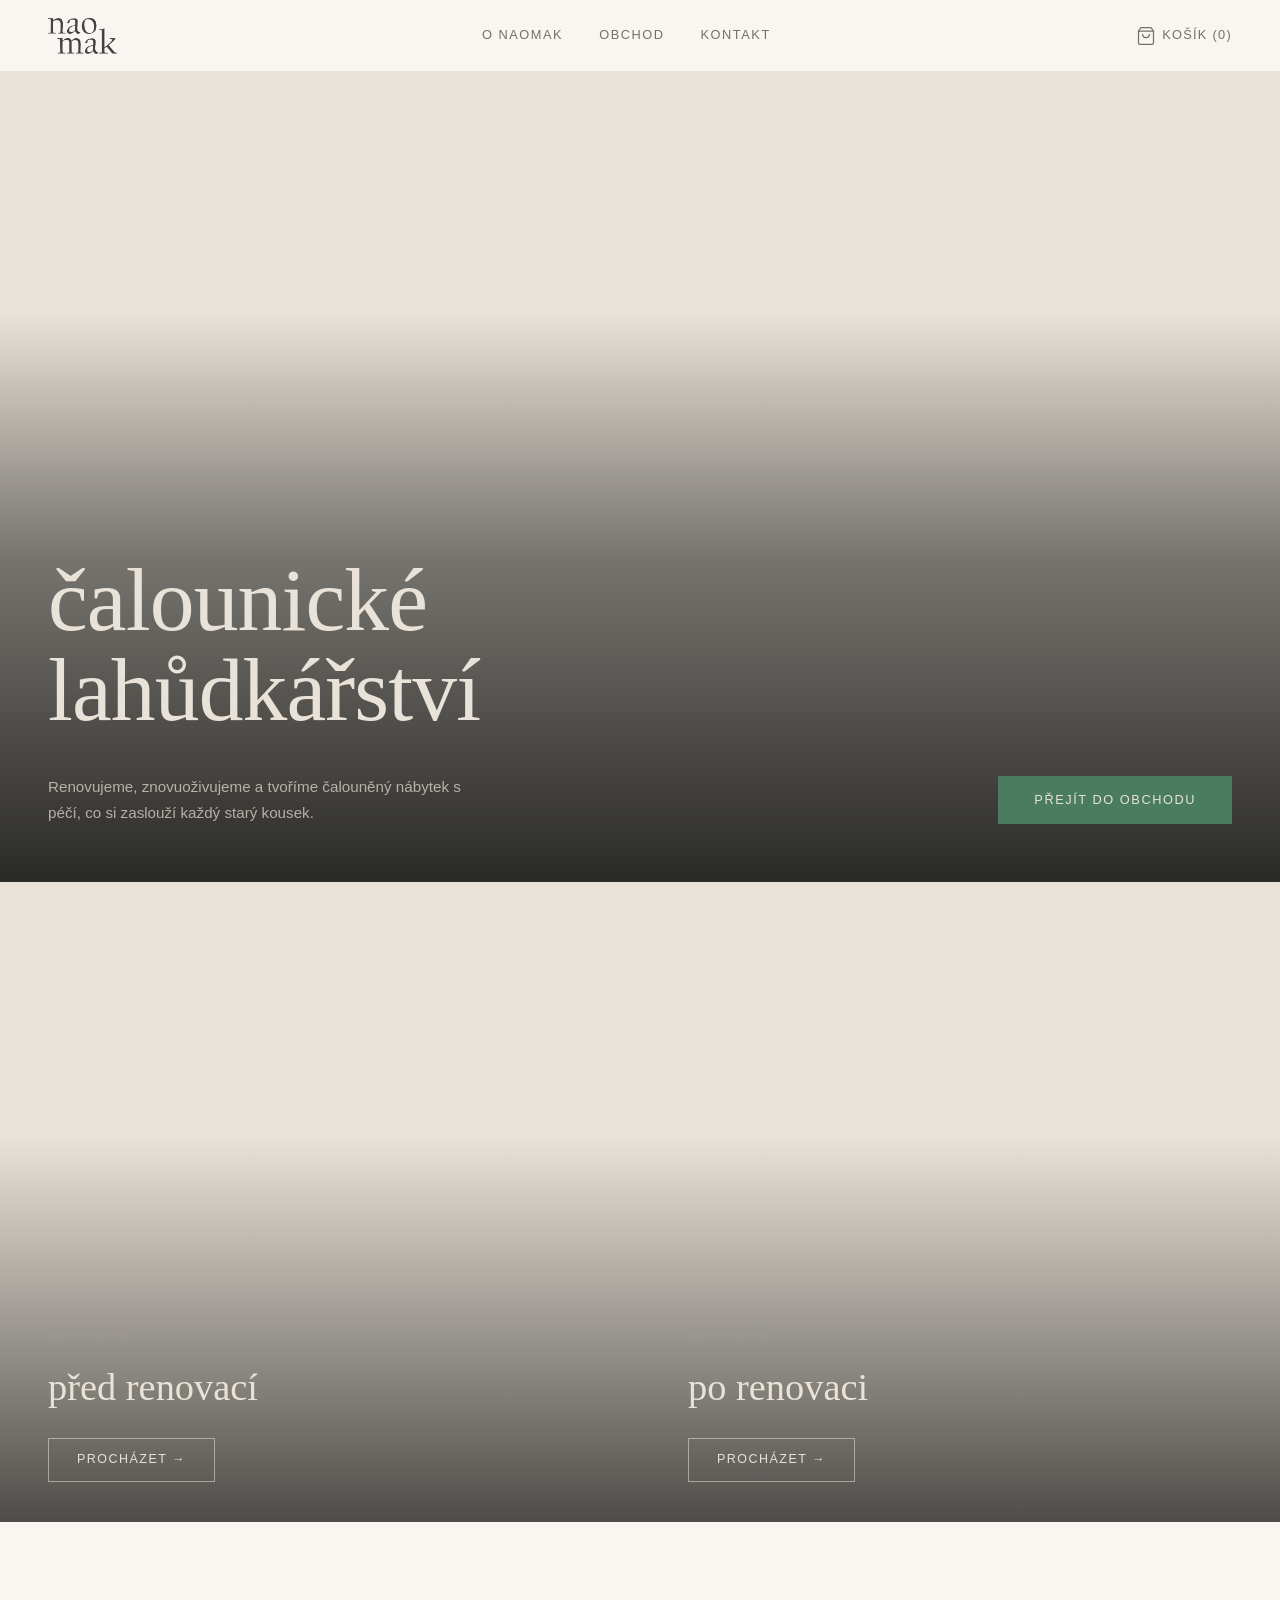
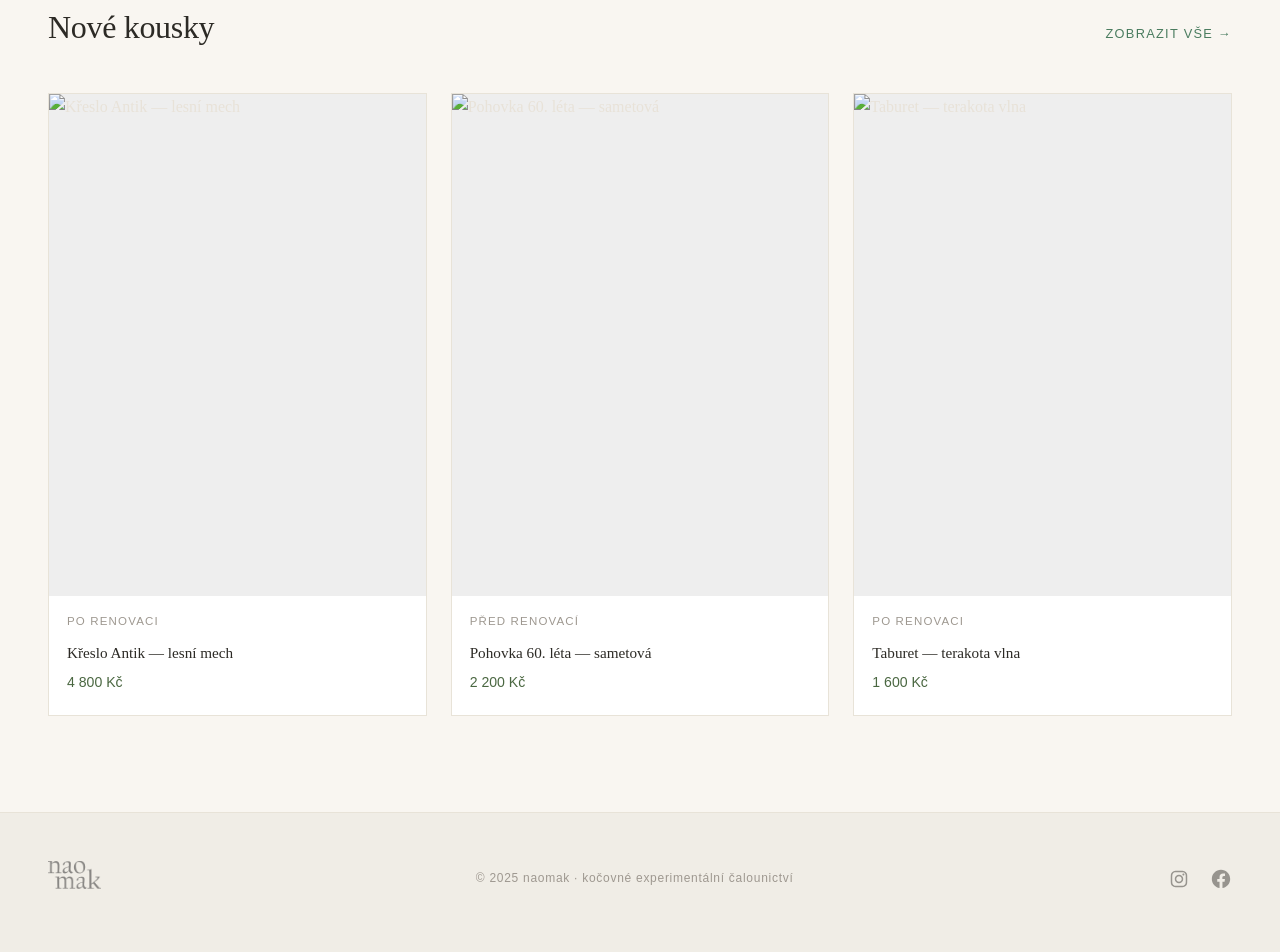
==== prototype.html @ 8783802a "Add static HTML homepage prototype" ====
<!DOCTYPE html>
<html lang="cs">
<head>
  <meta charset="UTF-8" />
  <meta name="viewport" content="width=device-width, initial-scale=1.0" />
  <title>naomak – čalounické lahůdkářství</title>
  <link rel="icon" href="wp-content/uploads/2021/07/cropped-naomak-wht-sq-32x32.png" sizes="32x32" />
  <style>
    *, *::before, *::after { box-sizing: border-box; margin: 0; padding: 0; }

    :root {
      --bg:      #1a1a18;
      --accent:  #4a7c5f;
      --cream:   #e8e2d8;
      --muted:   #9e9890;
      --border:  rgba(232,226,216,.18);
    }

    html { font-size: 16px; }
    body {
      background: #e8e2d8;
      color: var(--cream);
      font-family: 'Georgia', 'Times New Roman', serif;
      line-height: 1.6;
    }

    a { color: inherit; text-decoration: none; }

    /* ─── NAV ─────────────────────────────────────────────────── */
    .site-nav {
      position: sticky;
      top: 0;
      z-index: 100;
      background: #F9F6F1;
      border-bottom: 1px solid #E8E3D8;
      padding: 0 48px;
      height: 72px;
      display: flex;
      align-items: center;
      justify-content: space-between;
      gap: 24px;
    }

    .nav-logo img {
      height: 36px;
      width: auto;
      display: block;
    }

    .nav-links {
      display: flex;
      align-items: center;
      gap: 36px;
      list-style: none;
      font-family: 'Helvetica Neue', Arial, sans-serif;
      font-size: .8rem;
      letter-spacing: .12em;
      text-transform: uppercase;
    }

    .nav-links a {
      color: #2C2A25;
      opacity: .65;
      transition: opacity .2s;
    }
    .nav-links a:hover { opacity: 1; }

    .nav-cart {
      display: flex;
      align-items: center;
      gap: 6px;
      font-family: 'Helvetica Neue', Arial, sans-serif;
      font-size: .8rem;
      letter-spacing: .1em;
      text-transform: uppercase;
      color: #2C2A25;
      opacity: .65;
      transition: opacity .2s;
      cursor: pointer;
    }
    .nav-cart:hover { opacity: 1; }
    .nav-cart svg { flex-shrink: 0; }

    /* ─── HERO ────────────────────────────────────────────────── */
    .hero-section {
      position: relative;
      width: 100%;
      height: 90vh;
      min-height: 560px;
      display: flex;
      flex-direction: column;
      justify-content: flex-end;
      overflow: hidden;
    }

    .hero-photo {
      position: absolute;
      inset: 0;
      background-size: cover;
      background-position: center;
      background-repeat: no-repeat;
    }

    .hero-photo::after {
      content: '';
      position: absolute;
      inset: 0;
      background: linear-gradient(
        to bottom,
        transparent 30%,
        rgba(26,26,24,.55) 60%,
        rgba(26,26,24,.92) 100%
      );
    }

    .hero-content {
      position: relative;
      z-index: 1;
      padding: 0 48px 56px;
    }

    .hero-title {
      font-size: clamp(3rem, 7vw, 7rem);
      font-weight: 400;
      letter-spacing: -.01em;
      line-height: 1.0;
      color: var(--cream);
      margin-bottom: 40px;
    }

    .hero-bottom {
      display: flex;
      align-items: center;
      justify-content: space-between;
      gap: 24px;
      flex-wrap: wrap;
    }

    .hero-tagline {
      font-family: 'Helvetica Neue', Arial, sans-serif;
      font-size: .95rem;
      color: var(--cream);
      opacity: .7;
      max-width: 420px;
      line-height: 1.7;
    }

    .btn-primary {
      display: inline-block;
      padding: 14px 36px;
      background: var(--accent);
      color: var(--cream);
      font-family: 'Helvetica Neue', Arial, sans-serif;
      font-size: .8rem;
      letter-spacing: .12em;
      text-transform: uppercase;
      border: none;
      cursor: pointer;
      transition: background .2s;
      white-space: nowrap;
      flex-shrink: 0;
    }
    .btn-primary:hover { background: #3d6b50; }

    /* ─── CATEGORY GRID ───────────────────────────────────────── */
.category-grid {
      display: grid;
      grid-template-columns: 1fr 1fr;
      width: 100%;
    }

    .category-tile {
      position: relative;
      height: 56vw;
      max-height: 640px;
      min-height: 320px;
      overflow: hidden;
      display: flex;
      align-items: flex-end;
    }

    .category-photo {
      position: absolute;
      inset: 0;
      background-size: cover;
      background-position: center;
      background-repeat: no-repeat;
      transition: transform .5s ease;
    }

    .category-tile:hover .category-photo {
      transform: scale(1.04);
    }

    .category-photo::after {
      content: '';
      position: absolute;
      inset: 0;
      background: linear-gradient(
        to bottom,
        transparent 40%,
        rgba(26,26,24,.75) 100%
      );
    }

    .category-body {
      position: relative;
      z-index: 1;
      padding: 40px 48px;
      width: 100%;
    }

    .category-label {
      font-family: 'Helvetica Neue', Arial, sans-serif;
      font-size: .7rem;
      letter-spacing: .18em;
      text-transform: uppercase;
      color: var(--muted);
      margin-bottom: 10px;
    }

    .category-name {
      font-size: clamp(1.6rem, 3vw, 2.6rem);
      font-weight: 400;
      margin-bottom: 20px;
      color: var(--cream);
    }

    .link-outline {
      display: inline-block;
      padding: 11px 28px;
      border: 1px solid rgba(232,226,216,.55);
      color: var(--cream);
      font-family: 'Helvetica Neue', Arial, sans-serif;
      font-size: .78rem;
      letter-spacing: .12em;
      text-transform: uppercase;
      transition: border-color .2s, color .2s;
    }
    .link-outline:hover {
      border-color: var(--cream);
      color: var(--cream);
    }

    /* ─── PRODUCTS GRID ───────────────────────────────────────── */
    .products-section {
      padding: 80px 48px 96px;
      background: #F9F6F1;
    }

    .products-header {
      display: flex;
      align-items: baseline;
      justify-content: space-between;
      margin-bottom: 40px;
    }

    .products-title {
      font-size: clamp(1.4rem, 2.5vw, 2rem);
      font-weight: 400;
      letter-spacing: -.01em;
      color: #2C2A25;
    }

    .link-arrow {
      font-family: 'Helvetica Neue', Arial, sans-serif;
      font-size: .8rem;
      letter-spacing: .1em;
      text-transform: uppercase;
      color: var(--accent);
      transition: color .2s;
    }
    .link-arrow:hover { color: #3d6b50; }

    .products-grid {
      display: grid;
      grid-template-columns: repeat(3, 1fr);
      gap: 24px;
    }

    .product-card {
      display: flex;
      flex-direction: column;
      cursor: pointer;
      background: #fff;
      border: 1px solid #E8E3D8;
      overflow: hidden;
    }

    .product-card:hover .product-photo {
      transform: scale(1.03);
    }

    .product-photo-wrap {
      aspect-ratio: 3/4;
      overflow: hidden;
      background: #eee;
      margin-bottom: 0;
    }

    .product-photo {
      width: 100%;
      height: 100%;
      object-fit: cover;
      display: block;
      transition: transform .4s ease;
    }

    .product-info {
      padding: 16px 18px 20px;
    }

    .product-name {
      font-size: .95rem;
      font-weight: 400;
      margin-bottom: 4px;
      color: #2C2A25;
    }

    .product-category {
      font-family: 'Helvetica Neue', Arial, sans-serif;
      font-size: .72rem;
      letter-spacing: .1em;
      text-transform: uppercase;
      color: #9e9890;
      margin-bottom: 10px;
    }

    .product-price {
      font-family: 'Helvetica Neue', Arial, sans-serif;
      font-size: .88rem;
      color: #4A6741;
      font-weight: 500;
    }

    /* ─── FOOTER ──────────────────────────────────────────────── */
    .site-footer {
      background: #F0EDE6;
      border-top: 1px solid #E8E3D8;
      padding: 48px 48px 56px;
      display: flex;
      align-items: center;
      justify-content: space-between;
      gap: 24px;
    }

    .footer-logo img {
      height: 28px;
      width: auto;
      opacity: .6;
    }

    .footer-copy {
      font-family: 'Helvetica Neue', Arial, sans-serif;
      font-size: .75rem;
      letter-spacing: .06em;
      color: #9e9890;
      text-align: center;
    }

    .footer-social {
      display: flex;
      align-items: center;
      gap: 20px;
    }

    .footer-social a {
      display: flex;
      align-items: center;
      color: #2C2A25;
      opacity: .45;
      transition: opacity .2s;
    }
    .footer-social a:hover { opacity: .9; }
    .footer-social svg { display: block; }

    /* ─── RESPONSIVE ──────────────────────────────────────────── */
    @media (max-width: 900px) {
      .site-nav   { padding: 0 24px; }
      .hero-content { padding: 0 24px 40px; }
      .category-body { padding: 28px 24px; }
      .products-section { padding: 56px 24px 72px; }
      .site-footer { padding: 40px 24px 48px; }
    }

    @media (max-width: 640px) {
      .nav-links { display: none; }
      .hero-bottom { flex-direction: column; align-items: flex-start; }
      .category-grid { grid-template-columns: 1fr; }
      .category-tile { height: 80vw; }
      .products-grid { grid-template-columns: 1fr 1fr; gap: 16px; }
      .products-grid .product-card:last-child { display: none; }
      .site-footer { flex-wrap: wrap; justify-content: center; text-align: center; }
    }
  </style>
</head>
<body>

  <!-- ── 1. NAV ──────────────────────────────────────────────── -->
  <header>
    <nav class="site-nav">
      <a class="nav-logo" href="#">
        <img src="wp-content/uploads/2021/07/naomak-blck.png"
             alt="naomak"
             width="116" height="60" />
      </a>

      <ul class="nav-links">
        <li><a href="#">O naomak</a></li>
        <li><a href="#">Obchod</a></li>
        <li><a href="#">Kontakt</a></li>
      </ul>

      <a class="nav-cart" href="#">
        <svg width="20" height="20" viewBox="0 0 24 24" fill="none"
             stroke="currentColor" stroke-width="1.5"
             stroke-linecap="round" stroke-linejoin="round">
          <path d="M6 2 3 6v14a2 2 0 0 0 2 2h14a2 2 0 0 0 2-2V6l-3-4z"/>
          <line x1="3" y1="6" x2="21" y2="6"/>
          <path d="M16 10a4 4 0 0 1-8 0"/>
        </svg>
        Košík (0)
      </a>
    </nav>
  </header>

  <main>

    <!-- ── 2. HERO ────────────────────────────────────────────── -->
    <section class="hero-section">
      <div class="hero-photo" style="background-image: url('wp-includes/images/WhatsApp-Image-2021-07-05-at-18.29.21-1.jpeg')" role="img" aria-label="Fotografie čalouněného nábytku"></div>

      <div class="hero-content">
        <h1 class="hero-title">čalounické<br>lahůdkářství</h1>

        <div class="hero-bottom">
          <p class="hero-tagline">
            Renovujeme, znovuoživujeme a tvoříme čalouněný nábytek
            s péčí, co si zaslouží každý starý kousek.
          </p>
          <a class="btn-primary" href="#">přejít do obchodu</a>
        </div>
      </div>
    </section>

    <!-- ── 3. CATEGORY GRID ──────────────────────────────────── -->
    <section class="category-grid" aria-label="Kategorie produktů">

      <article class="category-tile">
        <div class="category-photo" style="background-image: url('wp-includes/images/WhatsApp-Image-2021-07-05-at-18.28.46-1-1.jpeg')" role="img" aria-label="Nábytek před renovací"></div>
        <div class="category-body">
          <p class="category-label">kategorie</p>
          <h2 class="category-name">před renovací</h2>
          <a class="link-outline" href="#">procházet →</a>
        </div>
      </article>

      <article class="category-tile">
        <div class="category-photo" style="background-image: url('wp-includes/images/WhatsApp-Image-2021-07-05-at-18.30.34.jpeg')" role="img" aria-label="Nábytek po renovaci"></div>
        <div class="category-body">
          <p class="category-label">kategorie</p>
          <h2 class="category-name">po renovaci</h2>
          <a class="link-outline" href="#">procházet →</a>
        </div>
      </article>

    </section>

    <!-- ── 4. PRODUCTS GRID ──────────────────────────────────── -->
    <section class="products-section">
      <div class="products-header">
        <h2 class="products-title">Nové kousky</h2>
        <a class="link-arrow" href="#">zobrazit vše →</a>
      </div>

      <div class="products-grid">

        <article class="product-card">
          <div class="product-photo-wrap">
            <img class="product-photo"
                 src="wp-includes/images/WhatsApp-Image-2021-07-05-at-18.28.45-1.jpeg"
                 alt="Křeslo Antik — lesní mech" />
          </div>
          <div class="product-info">
            <p class="product-category">Po renovaci</p>
            <h3 class="product-name">Křeslo Antik — lesní mech</h3>
            <span class="product-price">4 800 Kč</span>
          </div>
        </article>

        <article class="product-card">
          <div class="product-photo-wrap">
            <img class="product-photo"
                 src="wp-includes/images/WhatsApp-Image-2021-07-05-at-18.28.46.jpeg"
                 alt="Pohovka 60. léta — sametová" />
          </div>
          <div class="product-info">
            <p class="product-category">Před renovací</p>
            <h3 class="product-name">Pohovka 60. léta — sametová</h3>
            <span class="product-price">2 200 Kč</span>
          </div>
        </article>

        <article class="product-card">
          <div class="product-photo-wrap">
            <img class="product-photo"
                 src="wp-includes/images/WhatsApp-Image-2021-07-05-at-18.28.46-1-1.jpeg"
                 alt="Taburet — terakota vlna" />
          </div>
          <div class="product-info">
            <p class="product-category">Po renovaci</p>
            <h3 class="product-name">Taburet — terakota vlna</h3>
            <span class="product-price">1 600 Kč</span>
          </div>
        </article>

      </div>
    </section>

  </main>

  <!-- ── 5. FOOTER ─────────────────────────────────────────── -->
  <footer class="site-footer">

    <a class="footer-logo" href="#">
      <img src="wp-content/uploads/2021/07/naomak-blck.png"
           alt="naomak" width="116" height="60" />
    </a>

    <p class="footer-copy">
      © 2025 naomak · kočovné experimentální čalounictví
    </p>

    <div class="footer-social">
      <a href="https://www.instagram.com/naomak_calounictvi/"
         target="_blank" rel="noopener" aria-label="Instagram">
        <svg width="22" height="22" viewBox="0 0 24 24" fill="currentColor"
             xmlns="http://www.w3.org/2000/svg">
          <path d="M12,4.622c2.403,0,2.688,0.009,3.637,0.052c0.877,0.04,1.354,0.187,1.671,0.31
            c0.42,0.163,0.72,0.358,1.035,0.673c0.315,0.315,0.51,0.615,0.673,1.035
            c0.123,0.317,0.27,0.794,0.31,1.671c0.043,0.949,0.052,1.234,0.052,3.637
            s-0.009,2.688-0.052,3.637c-0.04,0.877-0.187,1.354-0.31,1.671
            c-0.163,0.42-0.358,0.72-0.673,1.035c-0.315,0.315-0.615,0.51-1.035,0.673
            c-0.317,0.123-0.794,0.27-1.671,0.31c-0.949,0.043-1.233,0.052-3.637,0.052
            s-2.688-0.009-3.637-0.052c-0.877-0.04-1.354-0.187-1.671-0.31
            c-0.42-0.163-0.72-0.358-1.035-0.673c-0.315-0.315-0.51-0.615-0.673-1.035
            c-0.123-0.317-0.27-0.794-0.31-1.671C4.631,14.688,4.622,14.403,4.622,12
            s0.009-2.688,0.052-3.637c0.04-0.877,0.187-1.354,0.31-1.671
            c0.163-0.42,0.358-0.72,0.673-1.035c0.315-0.315,0.615-0.51,1.035-0.673
            c0.317-0.123,0.794-0.27,1.671-0.31C9.312,4.631,9.597,4.622,12,4.622
            M12,3C9.556,3,9.249,3.01,8.289,3.054C7.331,3.098,6.677,3.25,6.105,3.472
            C5.513,3.702,5.011,4.01,4.511,4.511c-0.5,0.5-0.808,1.002-1.038,1.594
            C3.25,6.677,3.098,7.331,3.054,8.289C3.01,9.249,3,9.556,3,12
            c0,2.444,0.01,2.751,0.054,3.711c0.044,0.958,0.196,1.612,0.418,2.185
            c0.23,0.592,0.538,1.094,1.038,1.594c0.5,0.5,1.002,0.808,1.594,1.038
            c0.572,0.222,1.227,0.375,2.185,0.418C9.249,20.99,9.556,21,12,21
            s2.751-0.01,3.711-0.054c0.958-0.044,1.612-0.196,2.185-0.418
            c0.592-0.23,1.094-0.538,1.594-1.038c0.5-0.5,0.808-1.002,1.038-1.594
            c0.222-0.572,0.375-1.227,0.418-2.185C20.99,14.751,21,14.444,21,12
            s-0.01-2.751-0.054-3.711c-0.044-0.958-0.196-1.612-0.418-2.185
            c-0.23-0.592-0.538-1.094-1.038-1.594c-0.5-0.5-1.002-0.808-1.594-1.038
            c-0.572-0.222-1.227-0.375-2.185-0.418C14.751,3.01,14.444,3,12,3L12,3z
            M12,7.378c-2.552,0-4.622,2.069-4.622,4.622S9.448,16.622,12,16.622
            s4.622-2.069,4.622-4.622S14.552,7.378,12,7.378z M12,15c-1.657,0-3-1.343-3-3
            s1.343-3,3-3s3,1.343,3,3S13.657,15,12,15z M16.804,6.116
            c-0.596,0-1.08,0.484-1.08,1.08s0.484,1.08,1.08,1.08
            c0.596,0,1.08-0.484,1.08-1.08S17.401,6.116,16.804,6.116z"/>
        </svg>
      </a>

      <a href="https://www.facebook.com/naomakupholstery"
         target="_blank" rel="noopener" aria-label="Facebook">
        <svg width="22" height="22" viewBox="0 0 24 24" fill="currentColor"
             xmlns="http://www.w3.org/2000/svg">
          <path d="M12 2C6.5 2 2 6.5 2 12c0 5 3.7 9.1 8.4 9.9v-7H7.9V12h2.5V9.8
            c0-2.5 1.5-3.9 3.8-3.9 1.1 0 2.2.2 2.2.2v2.5h-1.3c-1.2 0-1.6.8-1.6 1.6V12
            h2.8l-.4 2.9h-2.3v7C18.3 21.1 22 17 22 12c0-5.5-4.5-10-10-10z"/>
        </svg>
      </a>
    </div>

  </footer>

</body>
</html>
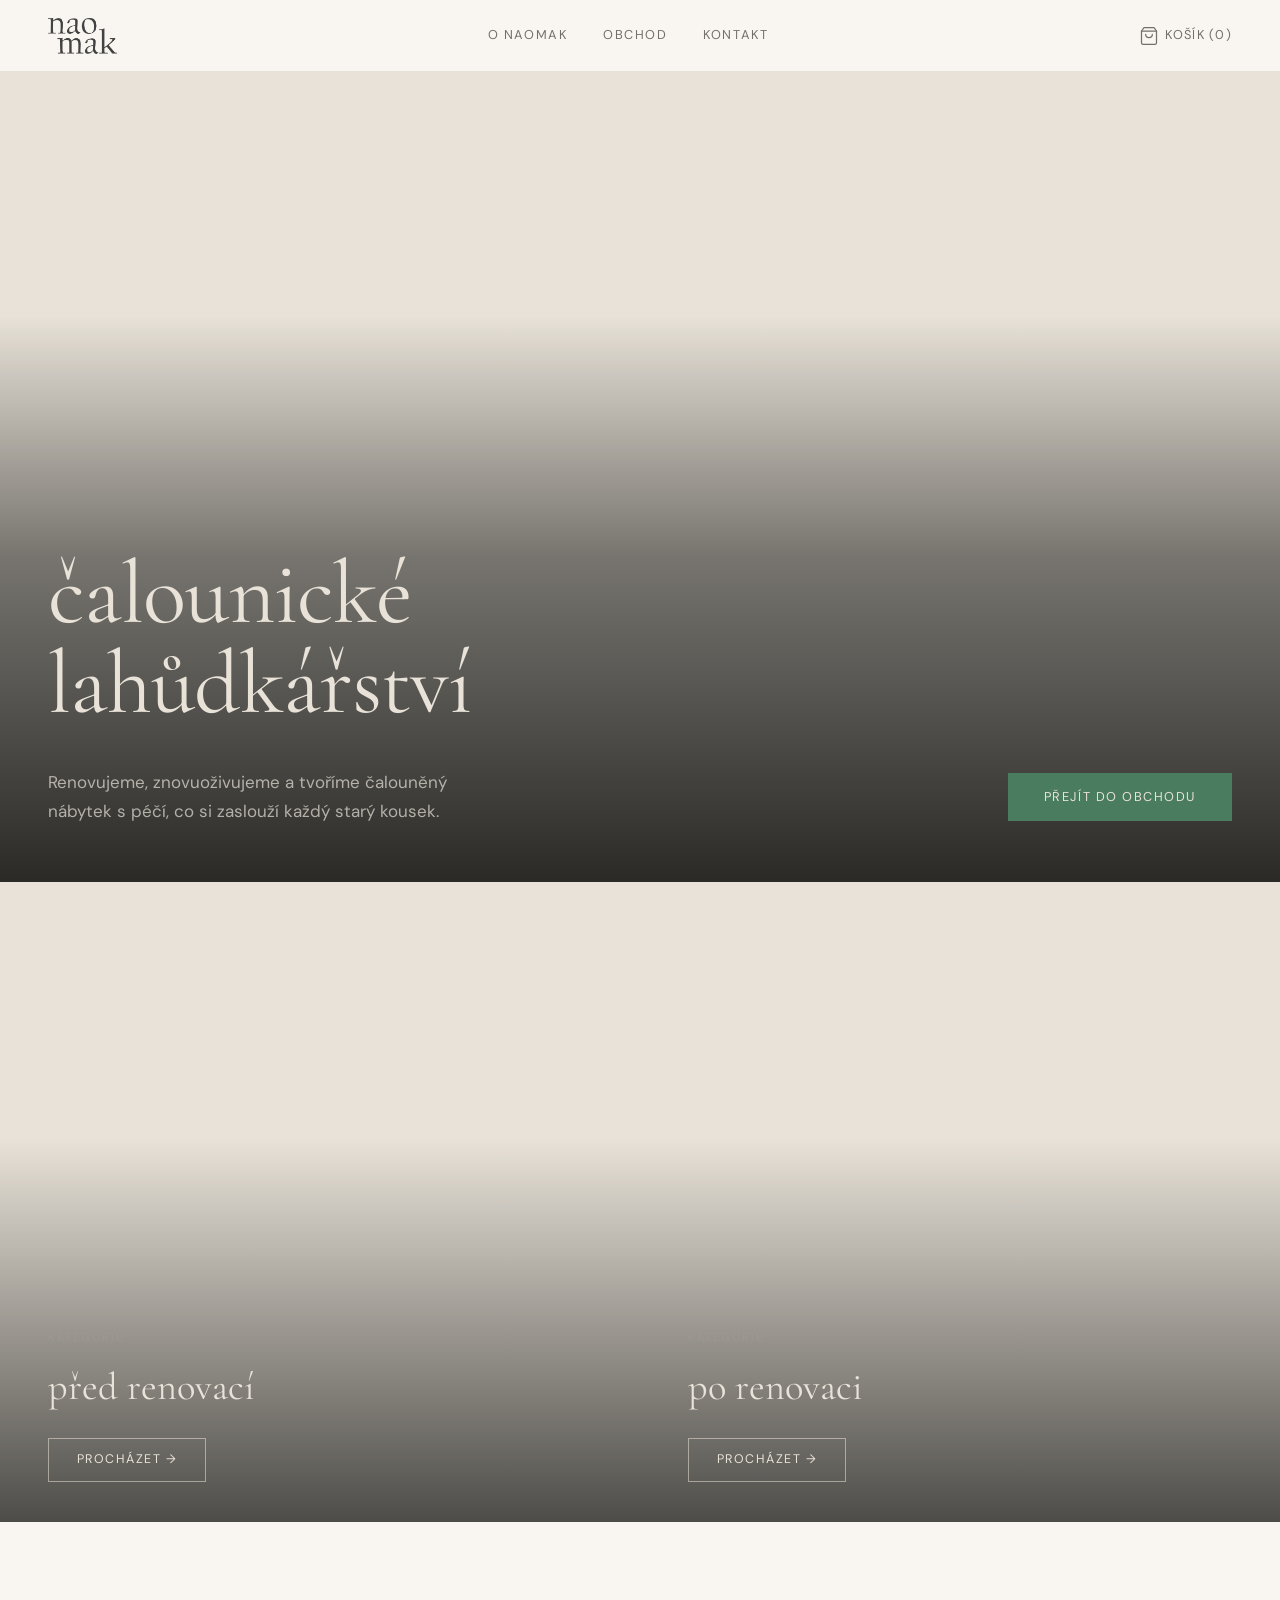
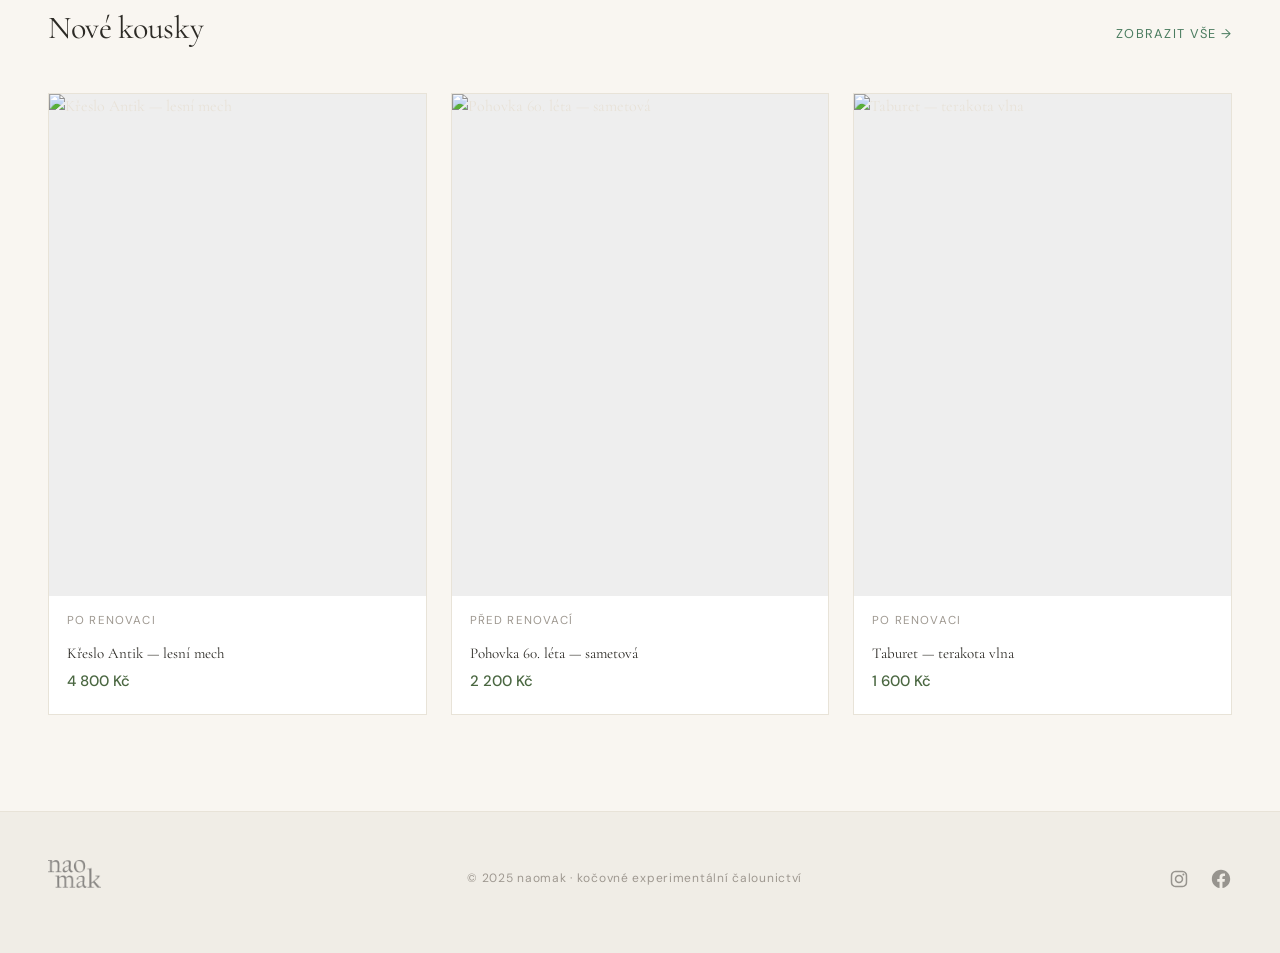
==== commit b9172e29: "Update prototype: fonts, colors, images" ====
--- a/prototype.html
+++ b/prototype.html
@@ -5,6 +5,9 @@
   <meta name="viewport" content="width=device-width, initial-scale=1.0" />
   <title>naomak – čalounické lahůdkářství</title>
   <link rel="icon" href="wp-content/uploads/2021/07/cropped-naomak-wht-sq-32x32.png" sizes="32x32" />
+  <link rel="preconnect" href="https://fonts.googleapis.com" />
+  <link rel="preconnect" href="https://fonts.gstatic.com" crossorigin />
+  <link href="https://fonts.googleapis.com/css2?family=Cormorant+Garamond:wght@400;500&family=DM+Sans:wght@300;400&display=swap" rel="stylesheet" />
   <style>
     *, *::before, *::after { box-sizing: border-box; margin: 0; padding: 0; }
 
@@ -20,7 +23,7 @@
     body {
       background: #e8e2d8;
       color: var(--cream);
-      font-family: 'Georgia', 'Times New Roman', serif;
+      font-family: 'Cormorant Garamond', Georgia, serif;
       line-height: 1.6;
     }
 
@@ -52,7 +55,7 @@
       align-items: center;
       gap: 36px;
       list-style: none;
-      font-family: 'Helvetica Neue', Arial, sans-serif;
+      font-family: 'DM Sans', Arial, sans-serif;
       font-size: .8rem;
       letter-spacing: .12em;
       text-transform: uppercase;
@@ -69,7 +72,7 @@
       display: flex;
       align-items: center;
       gap: 6px;
-      font-family: 'Helvetica Neue', Arial, sans-serif;
+      font-family: 'DM Sans', Arial, sans-serif;
       font-size: .8rem;
       letter-spacing: .1em;
       text-transform: uppercase;
@@ -137,8 +140,8 @@
     }
 
     .hero-tagline {
-      font-family: 'Helvetica Neue', Arial, sans-serif;
-      font-size: .95rem;
+      font-family: 'DM Sans', Arial, sans-serif;
+      font-size: 17px;
       color: var(--cream);
       opacity: .7;
       max-width: 420px;
@@ -150,7 +153,7 @@
       padding: 14px 36px;
       background: var(--accent);
       color: var(--cream);
-      font-family: 'Helvetica Neue', Arial, sans-serif;
+      font-family: 'DM Sans', Arial, sans-serif;
       font-size: .8rem;
       letter-spacing: .12em;
       text-transform: uppercase;
@@ -211,7 +214,7 @@
     }
 
     .category-label {
-      font-family: 'Helvetica Neue', Arial, sans-serif;
+      font-family: 'DM Sans', Arial, sans-serif;
       font-size: .7rem;
       letter-spacing: .18em;
       text-transform: uppercase;
@@ -231,7 +234,7 @@
       padding: 11px 28px;
       border: 1px solid rgba(232,226,216,.55);
       color: var(--cream);
-      font-family: 'Helvetica Neue', Arial, sans-serif;
+      font-family: 'DM Sans', Arial, sans-serif;
       font-size: .78rem;
       letter-spacing: .12em;
       text-transform: uppercase;
@@ -263,7 +266,7 @@
     }
 
     .link-arrow {
-      font-family: 'Helvetica Neue', Arial, sans-serif;
+      font-family: 'DM Sans', Arial, sans-serif;
       font-size: .8rem;
       letter-spacing: .1em;
       text-transform: uppercase;
@@ -311,14 +314,14 @@
     }
 
     .product-name {
-      font-size: .95rem;
+      font-size: 15px;
       font-weight: 400;
       margin-bottom: 4px;
       color: #2C2A25;
     }
 
     .product-category {
-      font-family: 'Helvetica Neue', Arial, sans-serif;
+      font-family: 'DM Sans', Arial, sans-serif;
       font-size: .72rem;
       letter-spacing: .1em;
       text-transform: uppercase;
@@ -327,8 +330,8 @@
     }
 
     .product-price {
-      font-family: 'Helvetica Neue', Arial, sans-serif;
-      font-size: .88rem;
+      font-family: 'DM Sans', Arial, sans-serif;
+      font-size: 15px;
       color: #4A6741;
       font-weight: 500;
     }
@@ -351,7 +354,7 @@
     }
 
     .footer-copy {
-      font-family: 'Helvetica Neue', Arial, sans-serif;
+      font-family: 'DM Sans', Arial, sans-serif;
       font-size: .75rem;
       letter-spacing: .06em;
       color: #9e9890;
@@ -428,7 +431,7 @@
 
     <!-- ── 2. HERO ────────────────────────────────────────────── -->
     <section class="hero-section">
-      <div class="hero-photo" style="background-image: url('wp-includes/images/WhatsApp-Image-2021-07-05-at-18.29.21-1.jpeg')" role="img" aria-label="Fotografie čalouněného nábytku"></div>
+      <div class="hero-photo" style="background-image: url('wp-includes/images/WhatsApp-Image-2021-07-05-at-18.30.34.jpeg')" role="img" aria-label="Fotografie čalouněného nábytku"></div>
 
       <div class="hero-content">
         <h1 class="hero-title">čalounické<br>lahůdkářství</h1>
@@ -447,7 +450,7 @@
     <section class="category-grid" aria-label="Kategorie produktů">
 
       <article class="category-tile">
-        <div class="category-photo" style="background-image: url('wp-includes/images/WhatsApp-Image-2021-07-05-at-18.28.46-1-1.jpeg')" role="img" aria-label="Nábytek před renovací"></div>
+        <div class="category-photo" style="background-image: url('wp-includes/images/WhatsApp-Image-2021-07-05-at-18.28.45-1.jpeg')" role="img" aria-label="Nábytek před renovací"></div>
         <div class="category-body">
           <p class="category-label">kategorie</p>
           <h2 class="category-name">před renovací</h2>
@@ -456,7 +459,7 @@
       </article>
 
       <article class="category-tile">
-        <div class="category-photo" style="background-image: url('wp-includes/images/WhatsApp-Image-2021-07-05-at-18.30.34.jpeg')" role="img" aria-label="Nábytek po renovaci"></div>
+        <div class="category-photo" style="background-image: url('wp-includes/images/WhatsApp-Image-2021-07-05-at-18.28.46-1-1.jpeg')" role="img" aria-label="Nábytek po renovaci"></div>
         <div class="category-body">
           <p class="category-label">kategorie</p>
           <h2 class="category-name">po renovaci</h2>
@@ -478,7 +481,7 @@
         <article class="product-card">
           <div class="product-photo-wrap">
             <img class="product-photo"
-                 src="wp-includes/images/WhatsApp-Image-2021-07-05-at-18.28.45-1.jpeg"
+                 src="wp-includes/images/WhatsApp-Image-2021-07-05-at-18.29.21-1.jpeg"
                  alt="Křeslo Antik — lesní mech" />
           </div>
           <div class="product-info">
@@ -491,7 +494,7 @@
         <article class="product-card">
           <div class="product-photo-wrap">
             <img class="product-photo"
-                 src="wp-includes/images/WhatsApp-Image-2021-07-05-at-18.28.46.jpeg"
+                 src="wp-includes/images/WhatsApp-Image-2021-07-05-at-18.29.21-1.jpeg"
                  alt="Pohovka 60. léta — sametová" />
           </div>
           <div class="product-info">
@@ -504,7 +507,7 @@
         <article class="product-card">
           <div class="product-photo-wrap">
             <img class="product-photo"
-                 src="wp-includes/images/WhatsApp-Image-2021-07-05-at-18.28.46-1-1.jpeg"
+                 src="wp-includes/images/WhatsApp-Image-2021-07-05-at-18.29.21-1.jpeg"
                  alt="Taburet — terakota vlna" />
           </div>
           <div class="product-info">
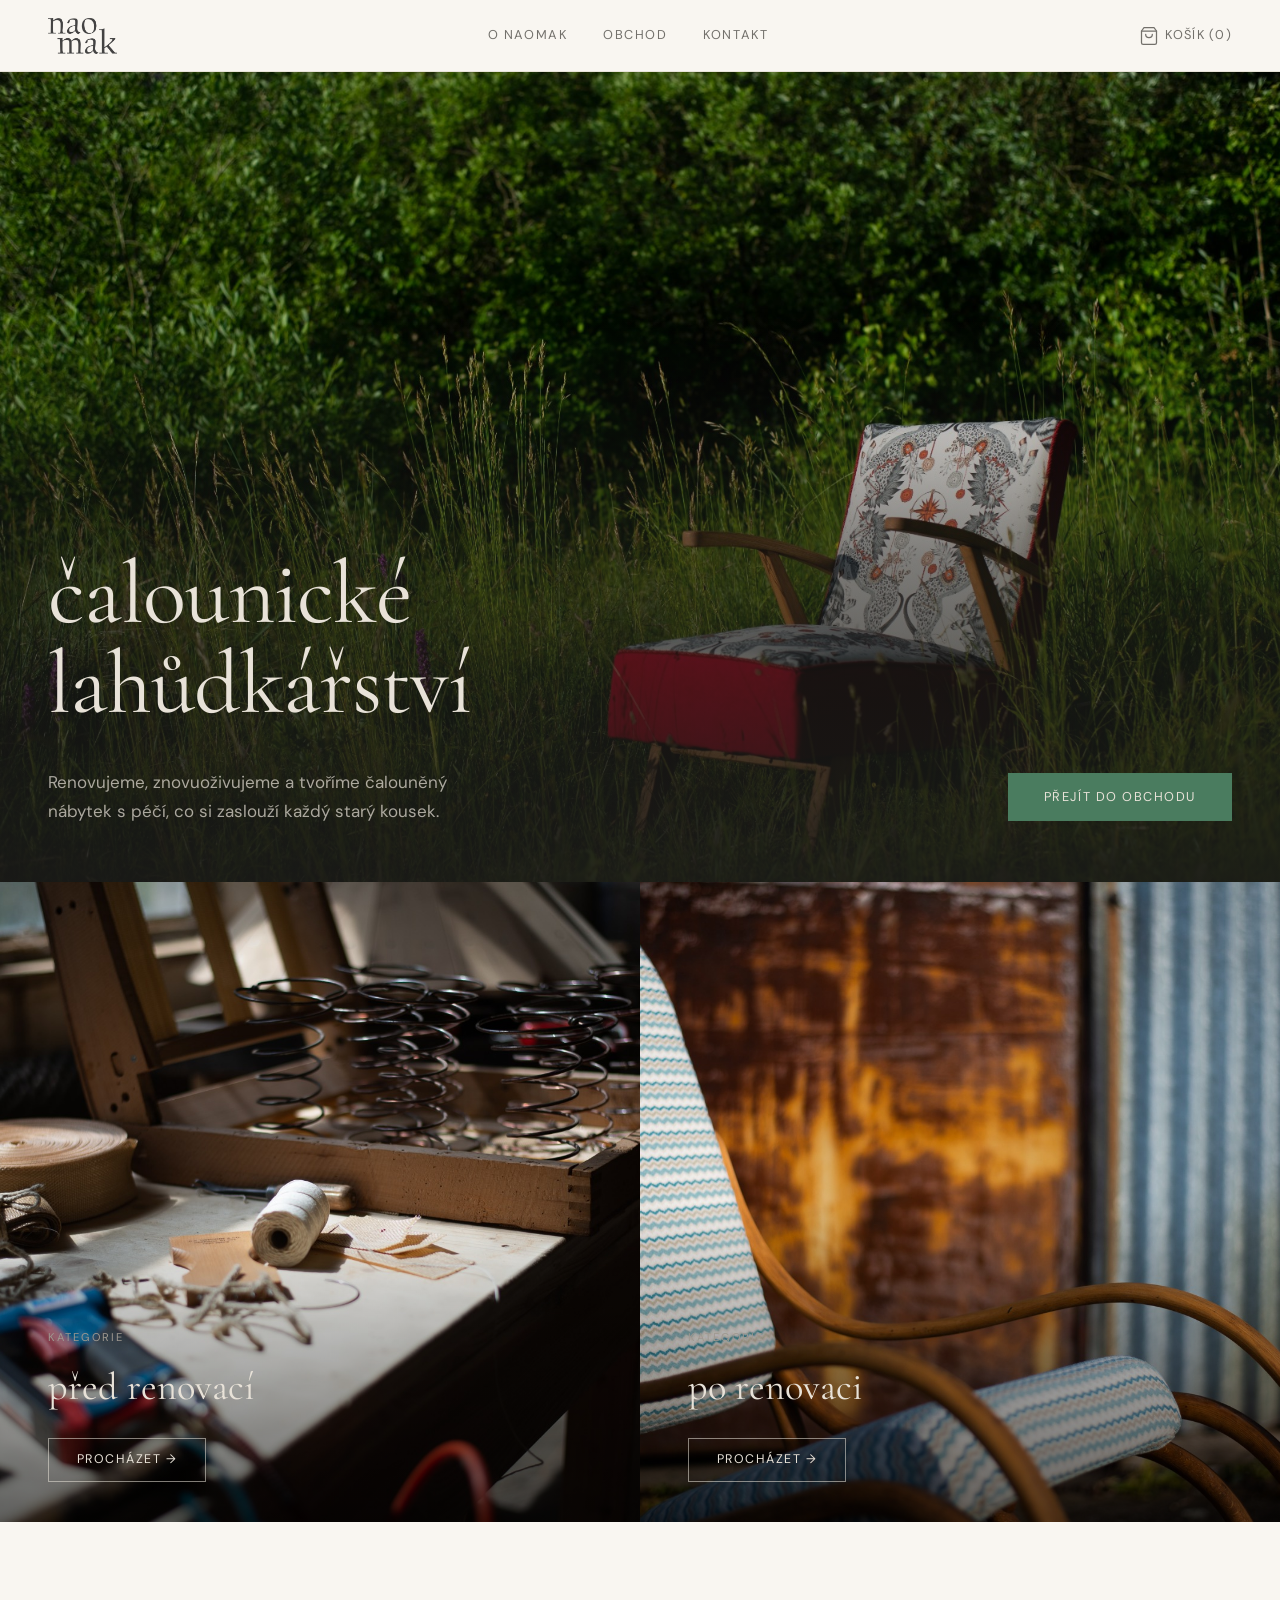
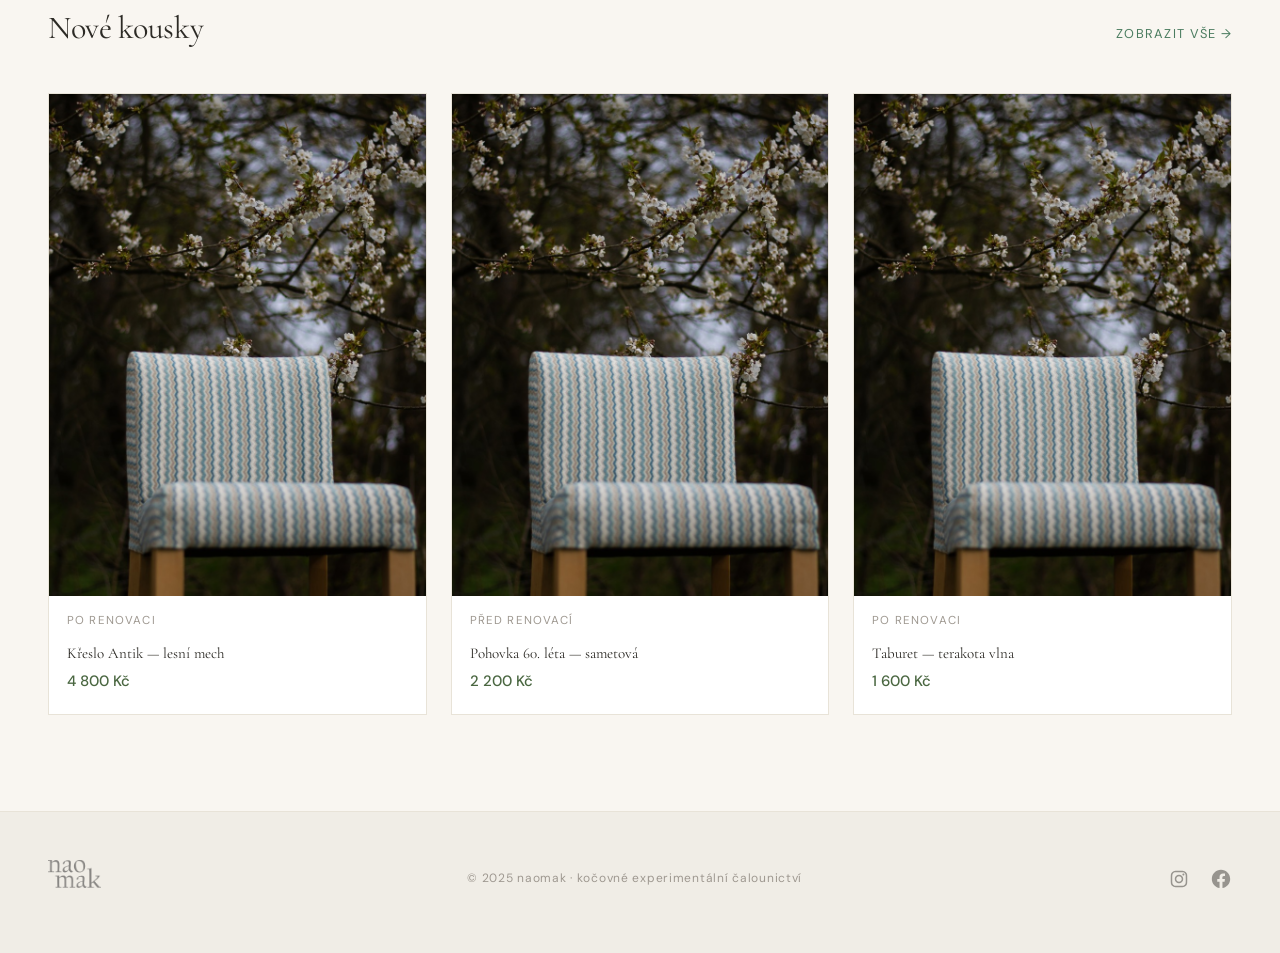
==== commit 0ab5ec4d: "Add product images and update prototype" ====
--- a/prototype.html
+++ b/prototype.html
@@ -201,8 +201,8 @@
       inset: 0;
       background: linear-gradient(
         to bottom,
-        transparent 40%,
-        rgba(26,26,24,.75) 100%
+        transparent 50%,
+        rgba(0,0,0,.6) 100%
       );
     }
 
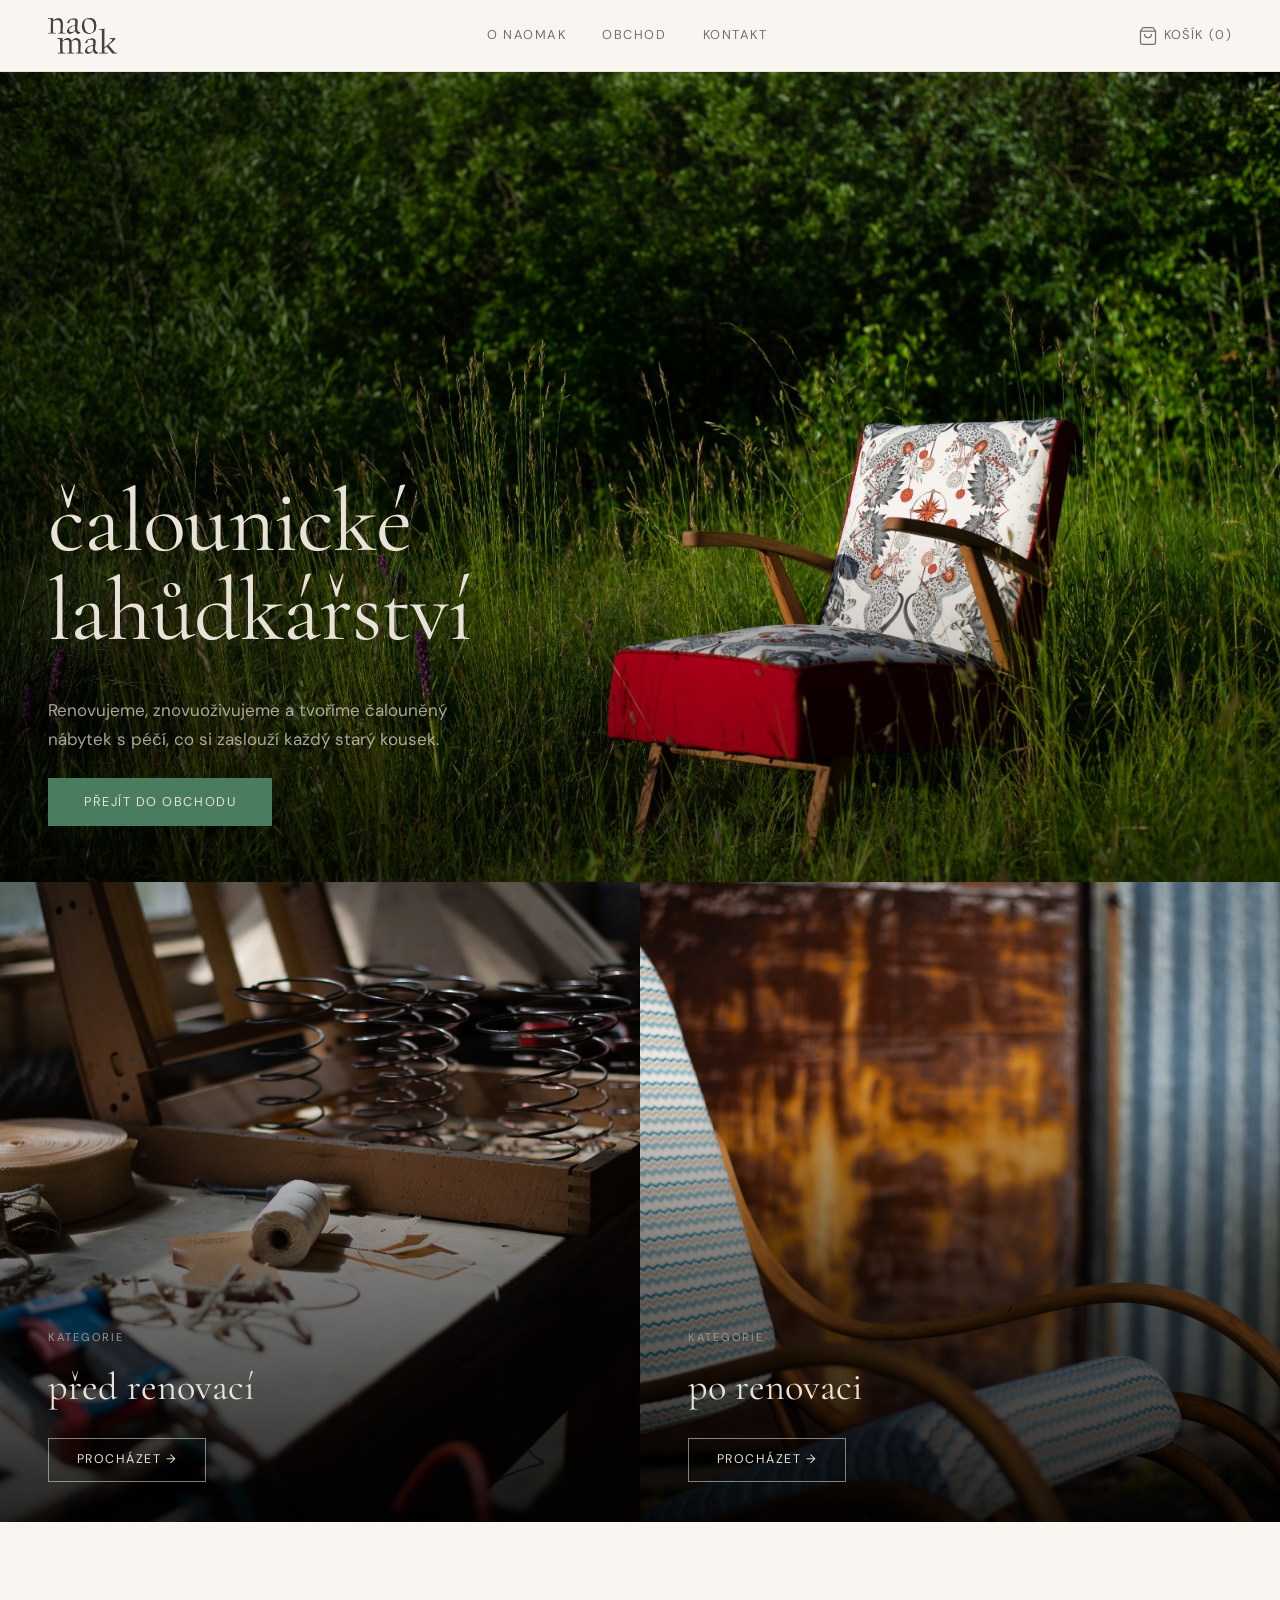
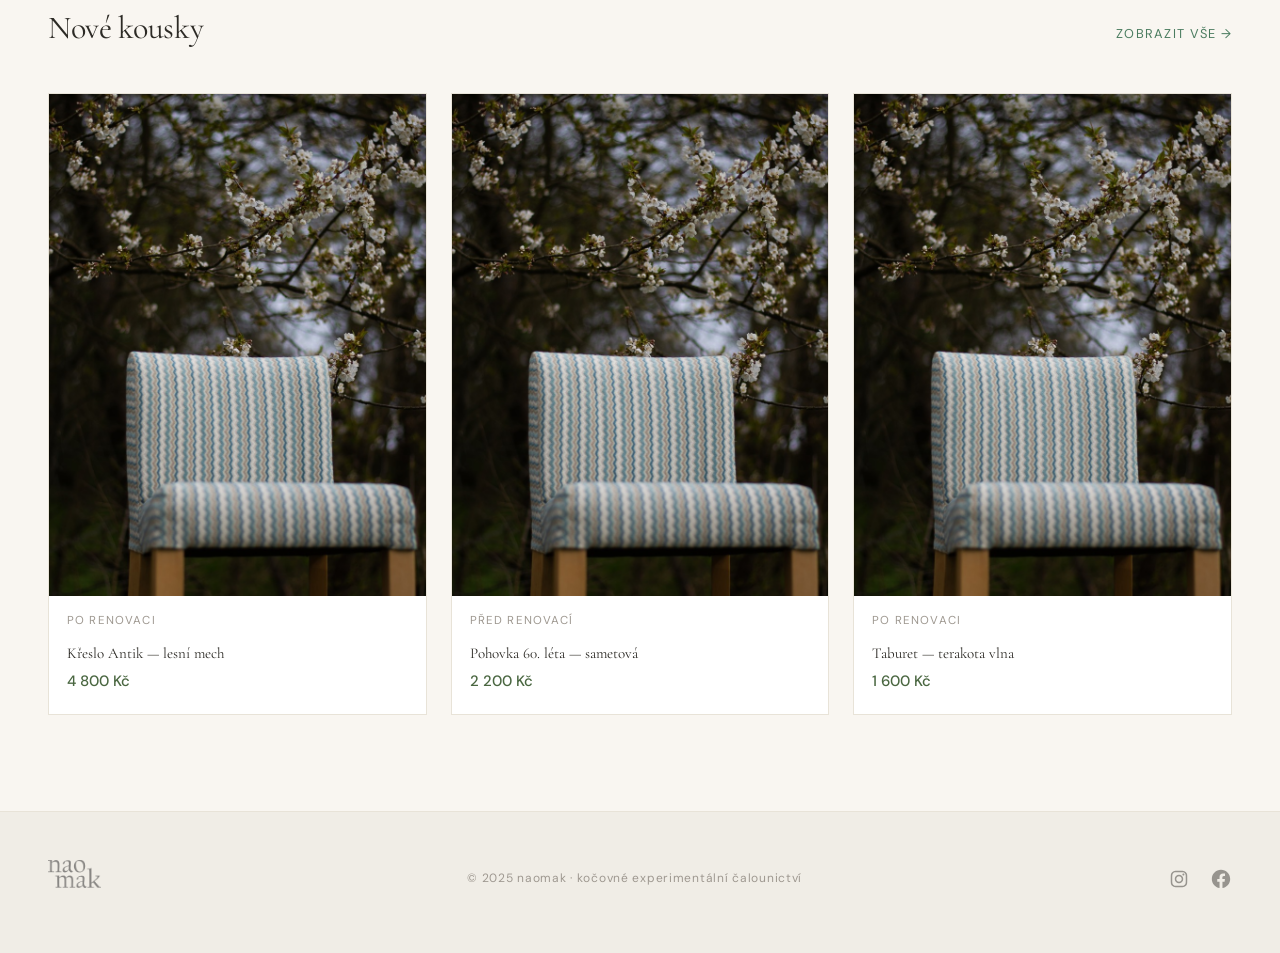
==== commit 095b8496: "Mobile nav: hamburger menu, overlay dropdown, responsive gradients" ====
--- a/prototype.html
+++ b/prototype.html
@@ -108,12 +108,9 @@
       content: '';
       position: absolute;
       inset: 0;
-      background: linear-gradient(
-        to bottom,
-        transparent 30%,
-        rgba(26,26,24,.55) 60%,
-        rgba(26,26,24,.92) 100%
-      );
+      background:
+        linear-gradient(to right, rgba(0,0,0,.55) 0%, transparent 55%),
+        linear-gradient(to top, rgba(0,0,0,.45) 0%, transparent 45%);
     }
 
     .hero-content {
@@ -133,10 +130,9 @@
 
     .hero-bottom {
       display: flex;
-      align-items: center;
-      justify-content: space-between;
+      flex-direction: column;
+      align-items: flex-start;
       gap: 24px;
-      flex-wrap: wrap;
     }
 
     .hero-tagline {
@@ -201,8 +197,9 @@
       inset: 0;
       background: linear-gradient(
         to bottom,
-        transparent 50%,
-        rgba(0,0,0,.6) 100%
+        transparent 30%,
+        rgba(0,0,0,.5) 60%,
+        rgba(0,0,0,.85) 100%
       );
     }
 
@@ -386,8 +383,105 @@
       .site-footer { padding: 40px 24px 48px; }
     }
 
+    .nav-hamburger { display: none; }
+    .mobile-menu   { display: none; }
+
     @media (max-width: 640px) {
+      /* nav: 3-sloupcový grid na mobilu */
+      .site-nav {
+        display: grid;
+        grid-template-columns: 1fr auto 1fr;
+        align-items: center;
+        padding: 0 20px;
+      }
+      .nav-logo { justify-self: start; }
       .nav-links { display: none; }
+
+      .nav-cart {
+        justify-self: center;
+        gap: 4px;
+        font-size: .75rem;
+      }
+      .nav-cart-label { display: none; }
+
+      .nav-hamburger {
+        display: flex;
+        flex-direction: column;
+        justify-content: center;
+        align-items: flex-end;
+        gap: 5px;
+        justify-self: end;
+        background: none;
+        border: none;
+        cursor: pointer;
+        padding: 4px 0;
+        width: 28px;
+      }
+      .nav-hamburger span {
+        display: block;
+        height: 1.5px;
+        background: #2C2A25;
+        transition: transform .25s, opacity .25s;
+        transform-origin: center;
+      }
+      .nav-hamburger span:nth-child(1) { width: 22px; }
+      .nav-hamburger span:nth-child(2) { width: 16px; }
+      .nav-hamburger span:nth-child(3) { width: 22px; }
+
+      /* stav otevřeno */
+      .nav-hamburger.is-open span:nth-child(1) { transform: translateY(6.5px) rotate(45deg); width: 22px; }
+      .nav-hamburger.is-open span:nth-child(2) { opacity: 0; }
+      .nav-hamburger.is-open span:nth-child(3) { transform: translateY(-6.5px) rotate(-45deg); width: 22px; }
+
+      /* mobilní menu dropdown — překryv, žádný layout shift */
+      .mobile-menu {
+        display: block;
+        position: absolute;
+        top: 72px;
+        left: 0;
+        right: 0;
+        z-index: 99;
+        background: #F9F6F1;
+        border-bottom: 1px solid #E8E3D8;
+        overflow: hidden;
+        max-height: 0;
+        transition: max-height .3s ease;
+      }
+      .mobile-menu.is-open { max-height: 240px; }
+      .mobile-menu ul {
+        list-style: none;
+        padding: 8px 0 16px;
+      }
+      .mobile-menu ul li a {
+        display: block;
+        padding: 14px 24px;
+        font-family: 'DM Sans', Arial, sans-serif;
+        font-size: .85rem;
+        letter-spacing: .12em;
+        text-transform: uppercase;
+        color: #2C2A25;
+        opacity: .7;
+        transition: opacity .2s;
+      }
+      .mobile-menu ul li a:hover { opacity: 1; }
+
+      .hero-photo::after {
+        background: linear-gradient(
+          to top,
+          rgba(0,0,0,.75) 0%,
+          rgba(0,0,0,.35) 45%,
+          transparent 70%
+        );
+      }
+      .category-photo::after {
+        background: linear-gradient(
+          to top,
+          rgba(0,0,0,.85) 0%,
+          rgba(0,0,0,.45) 50%,
+          transparent 75%
+        );
+      }
+
       .hero-bottom { flex-direction: column; align-items: flex-start; }
       .category-grid { grid-template-columns: 1fr; }
       .category-tile { height: 80vw; }
@@ -400,7 +494,7 @@
 <body>
 
   <!-- ── 1. NAV ──────────────────────────────────────────────── -->
-  <header>
+  <header style="position: relative;">
     <nav class="site-nav">
       <a class="nav-logo" href="#">
         <img src="wp-content/uploads/2021/07/naomak-blck.png"
@@ -422,9 +516,23 @@
           <line x1="3" y1="6" x2="21" y2="6"/>
           <path d="M16 10a4 4 0 0 1-8 0"/>
         </svg>
-        Košík (0)
+        <span class="nav-cart-label">Košík </span>(0)
       </a>
+
+      <button class="nav-hamburger" id="nav-hamburger" aria-label="Otevřít menu" aria-expanded="false">
+        <span></span>
+        <span></span>
+        <span></span>
+      </button>
     </nav>
+
+    <div class="mobile-menu" id="mobile-menu" aria-hidden="true">
+      <ul>
+        <li><a href="#">O naomak</a></li>
+        <li><a href="#">Obchod</a></li>
+        <li><a href="#">Kontakt</a></li>
+      </ul>
+    </div>
   </header>
 
   <main>
@@ -584,5 +692,15 @@
 
   </footer>
 
+  <script>
+    const btn  = document.getElementById('nav-hamburger');
+    const menu = document.getElementById('mobile-menu');
+    btn.addEventListener('click', () => {
+      const open = btn.classList.toggle('is-open');
+      menu.classList.toggle('is-open', open);
+      btn.setAttribute('aria-expanded', open);
+      menu.setAttribute('aria-hidden', !open);
+    });
+  </script>
 </body>
 </html>
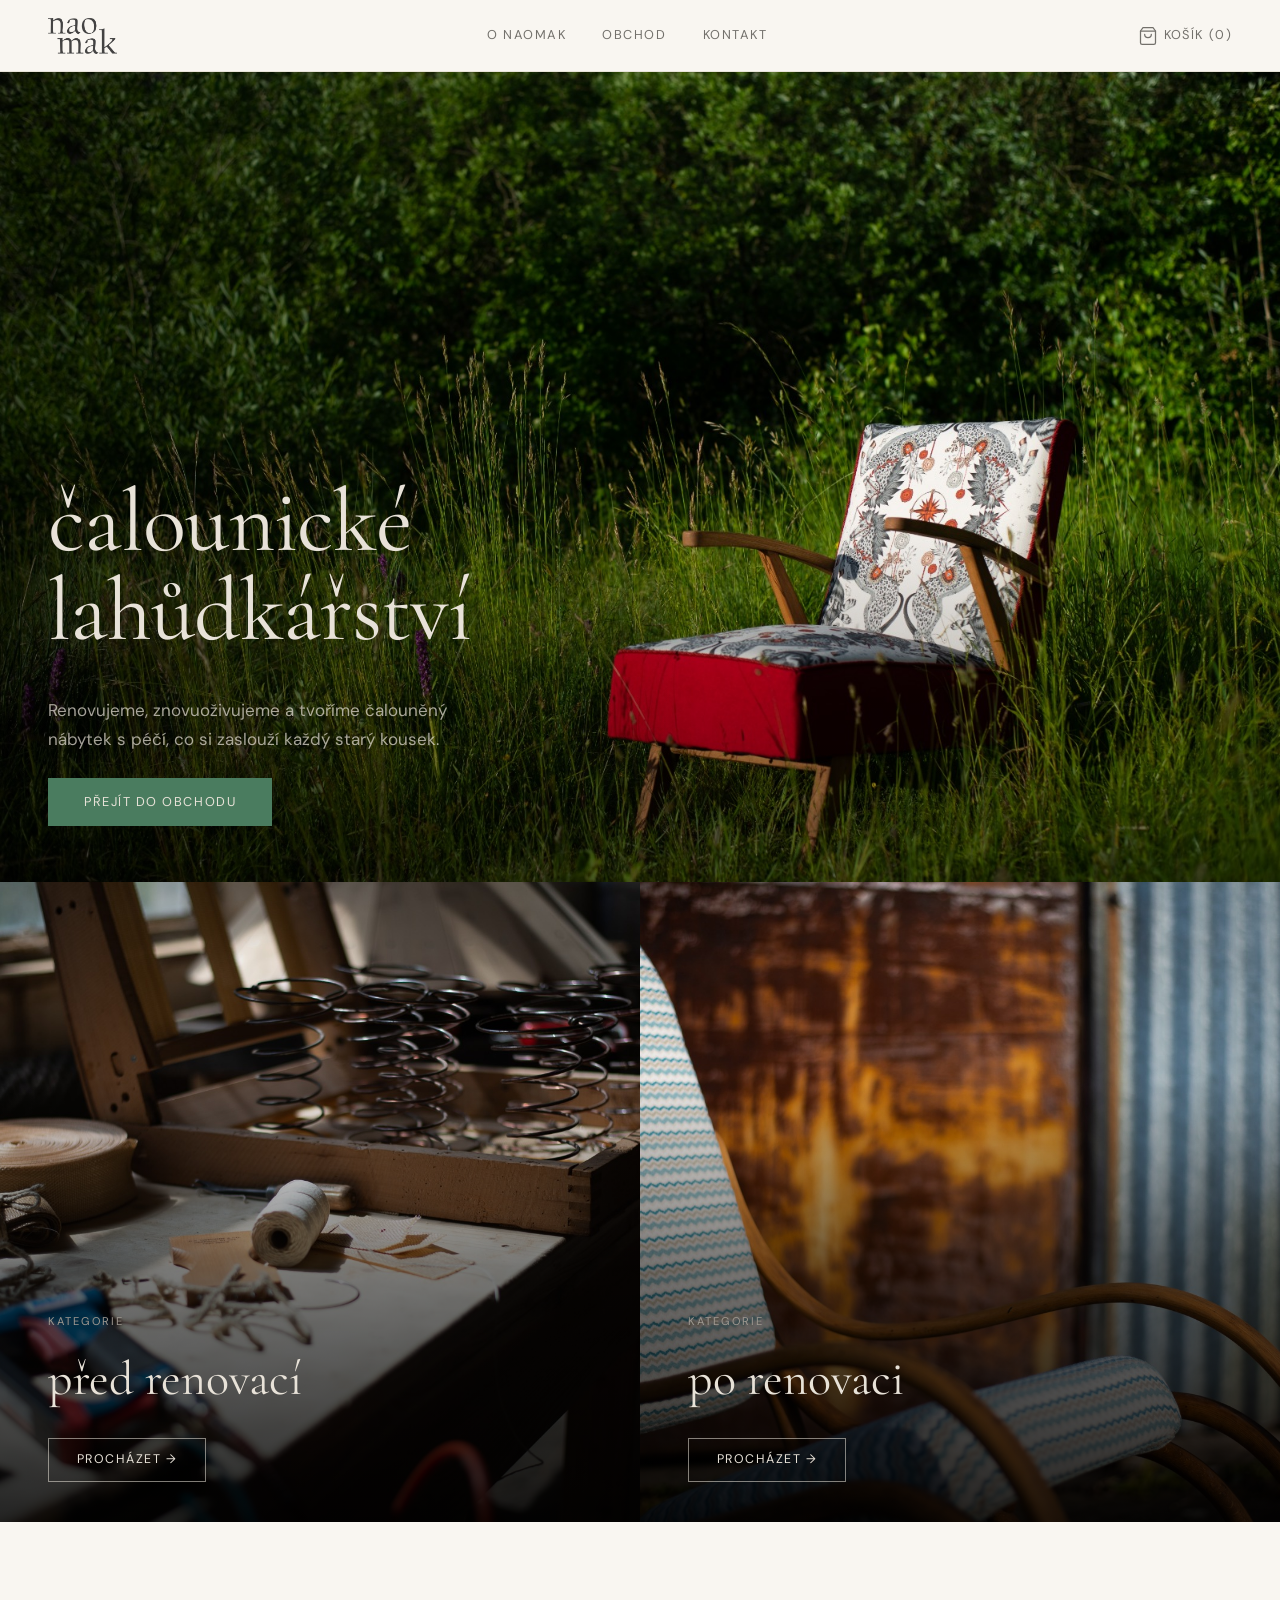
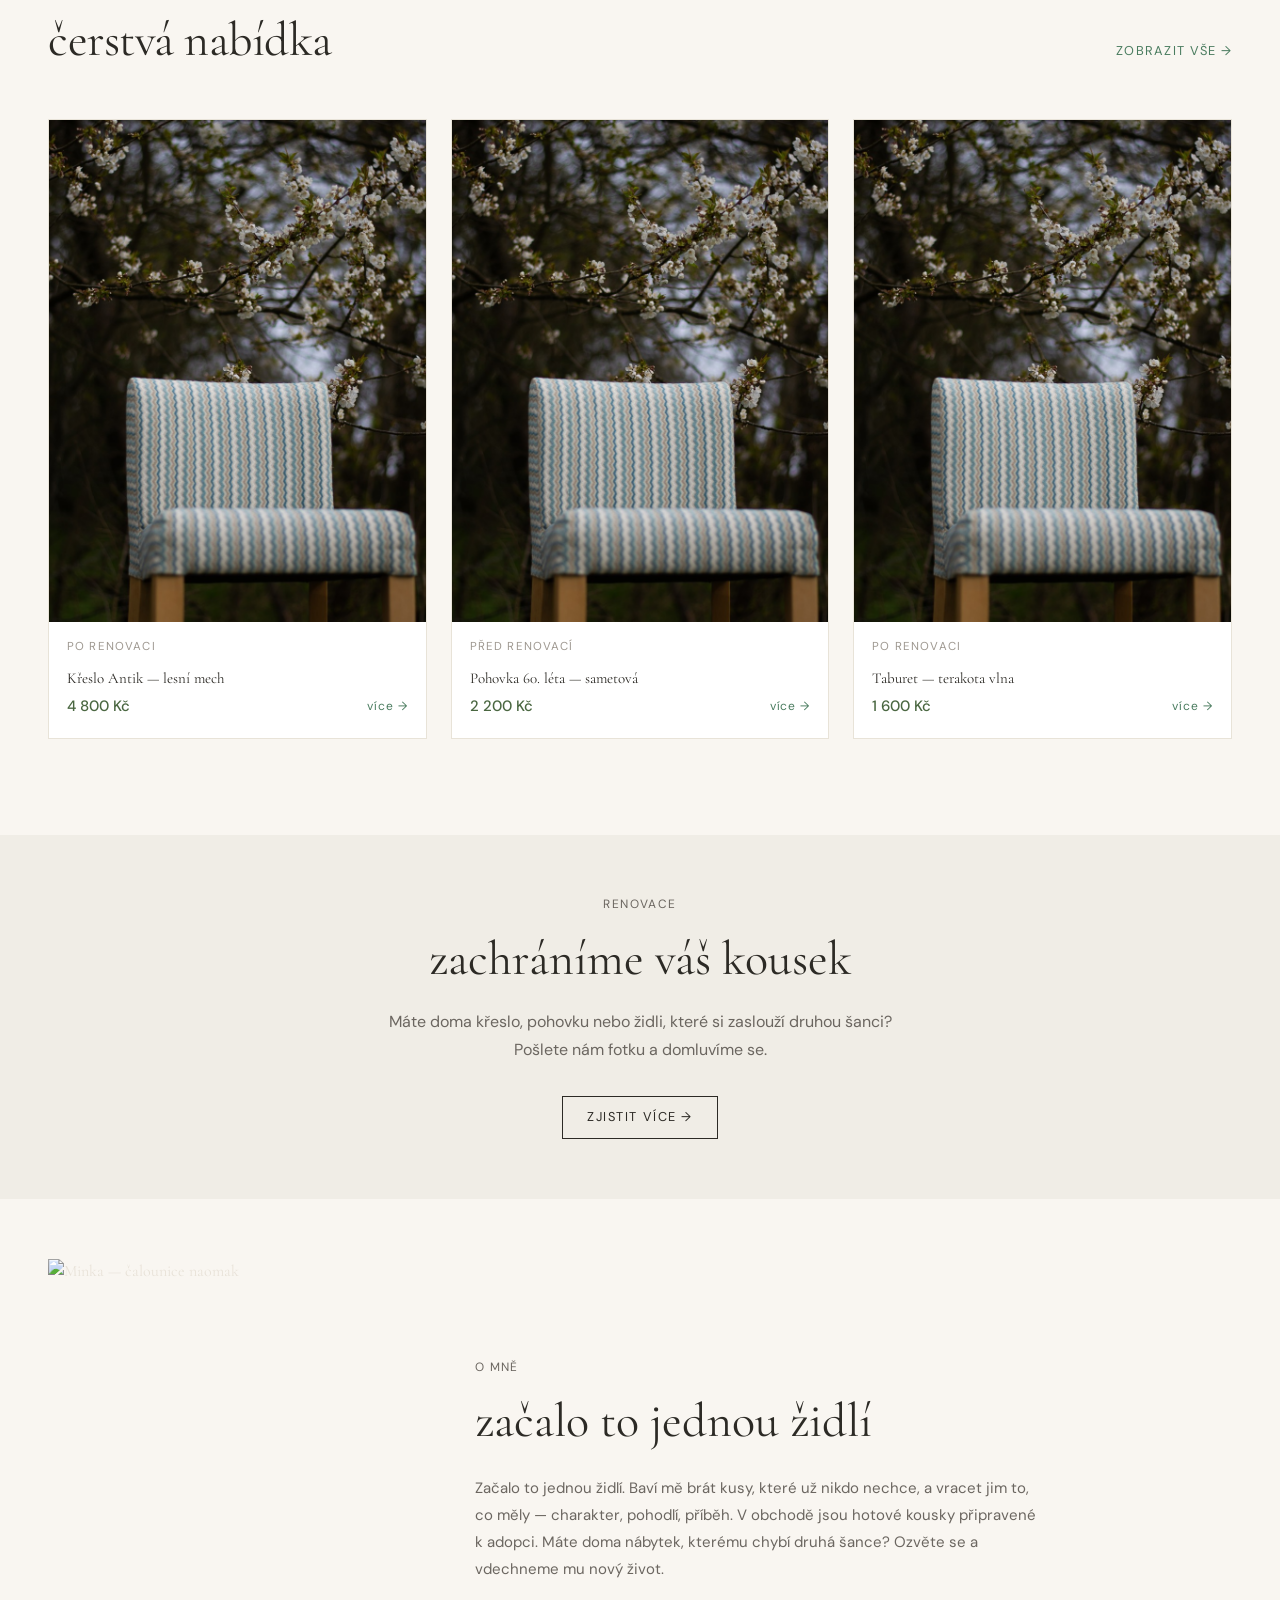
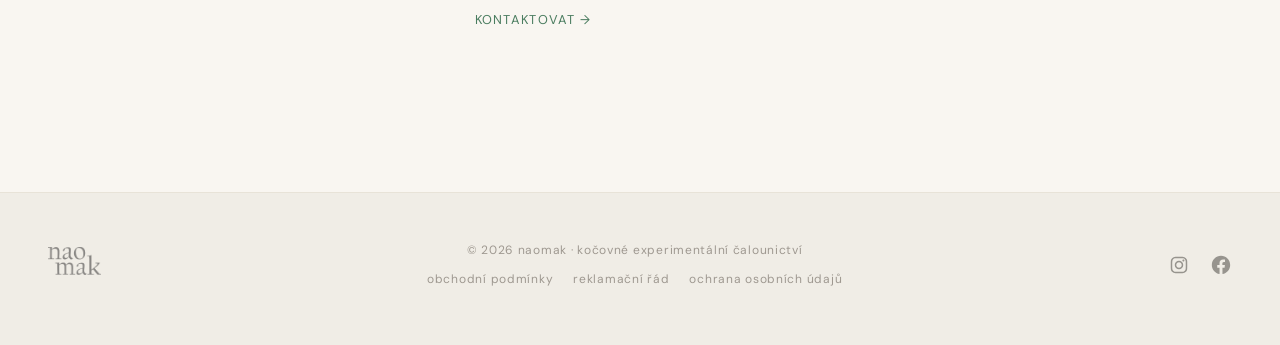
==== commit 7ca00dba: "Add about, cta and renovation sections; refine layout and typography" ====
--- a/prototype.html
+++ b/prototype.html
@@ -220,7 +220,7 @@
     }
 
     .category-name {
-      font-size: clamp(1.6rem, 3vw, 2.6rem);
+      font-size: clamp(2rem, 4vw, 3rem);
       font-weight: 400;
       margin-bottom: 20px;
       color: var(--cream);
@@ -242,6 +242,63 @@
       color: var(--cream);
     }
 
+    /* ─── O MNĚ ──────────────────────────────────────────────── */
+    .about-section {
+      background: #F9F6F1;
+      padding: 60px 48px;
+    }
+
+    .about-grid {
+      display: grid;
+      grid-template-columns: 1fr 2fr;
+      gap: 48px;
+      align-items: center;
+    }
+
+    .about-photo {
+      width: 100%;
+      aspect-ratio: 4/5;
+      object-fit: cover;
+      display: block;
+    }
+
+    .about-label {
+      font-family: 'DM Sans', Arial, sans-serif;
+      font-size: .75rem;
+      letter-spacing: .12em;
+      text-transform: uppercase;
+      color: #6B6660;
+      margin-bottom: 16px;
+    }
+
+    .about-title {
+      font-family: 'Cormorant Garamond', Georgia, serif;
+      font-size: clamp(2rem, 4vw, 3rem);
+      font-weight: 400;
+      color: #2C2A25;
+      line-height: 1.2;
+      margin-bottom: 24px;
+    }
+
+    .about-text {
+      font-family: 'DM Sans', Arial, sans-serif;
+      font-size: 15px;
+      color: #6B6660;
+      line-height: 1.8;
+      margin-bottom: 24px;
+      max-width: 75%;
+    }
+
+    .about-link {
+      font-family: 'DM Sans', Arial, sans-serif;
+      font-size: .8rem;
+      letter-spacing: .1em;
+      text-transform: uppercase;
+      color: var(--accent);
+      transition: color .2s;
+    }
+    .about-link:hover { color: #3d6b50; }
+
     /* ─── PRODUCTS GRID ───────────────────────────────────────── */
     .products-section {
       padding: 80px 48px 96px;
@@ -256,7 +313,7 @@
     }
 
     .products-title {
-      font-size: clamp(1.4rem, 2.5vw, 2rem);
+      font-size: clamp(2rem, 4vw, 3rem);
       font-weight: 400;
       letter-spacing: -.01em;
       color: #2C2A25;
@@ -326,11 +383,76 @@
       margin-bottom: 10px;
     }
 
+    .product-footer {
+      display: flex;
+      align-items: center;
+      justify-content: space-between;
+    }
+
     .product-price {
       font-family: 'DM Sans', Arial, sans-serif;
       font-size: 15px;
       color: #4A6741;
       font-weight: 500;
+    }
+
+    .product-more {
+      font-family: 'DM Sans', Arial, sans-serif;
+      font-size: 12px;
+      letter-spacing: .08em;
+      color: var(--accent);
+      transition: color .2s;
+    }
+    .product-more:hover { color: #3d6b50; }
+
+    /* ─── RENOVACE NA MÍRU ───────────────────────────────────── */
+    .cta-section {
+      background: #F0EDE6;
+      padding: 60px 48px;
+      text-align: center;
+    }
+
+    .cta-label {
+      font-family: 'DM Sans', Arial, sans-serif;
+      font-size: .75rem;
+      letter-spacing: .12em;
+      text-transform: uppercase;
+      color: #6B6660;
+      margin-bottom: 16px;
+    }
+
+    .cta-title {
+      font-family: 'Cormorant Garamond', Georgia, serif;
+      font-size: clamp(2rem, 4vw, 3rem);
+      font-weight: 400;
+      color: #2C2A25;
+      margin-bottom: 20px;
+      line-height: 1.2;
+    }
+
+    .cta-text {
+      font-family: 'DM Sans', Arial, sans-serif;
+      font-size: 16px;
+      color: #6B6660;
+      line-height: 1.75;
+      max-width: 520px;
+      margin: 0 auto 32px;
+    }
+
+    .btn-outline-gold {
+      display: inline-block;
+      padding: 10px 24px;
+      border: 1px solid #2C2A25;
+      color: #2C2A25;
+      font-family: 'DM Sans', Arial, sans-serif;
+      font-size: .8rem;
+      letter-spacing: .12em;
+      text-transform: uppercase;
+      transition: background .2s, color .2s;
+    }
+    .btn-outline-gold:hover {
+      background: #2C2A25;
+      color: var(--cream);
     }
 
     /* ─── FOOTER ──────────────────────────────────────────────── */
@@ -356,7 +478,23 @@
       letter-spacing: .06em;
       color: #9e9890;
       text-align: center;
-    }
+      display: flex;
+      flex-direction: column;
+      gap: 10px;
+    }
+
+    .footer-legal {
+      display: flex;
+      gap: 20px;
+      justify-content: center;
+      flex-wrap: wrap;
+    }
+
+    .footer-legal a {
+      color: #9e9890;
+      transition: color .2s;
+    }
+    .footer-legal a:hover { color: #2C2A25; }
 
     .footer-social {
       display: flex;
@@ -379,6 +517,9 @@
       .site-nav   { padding: 0 24px; }
       .hero-content { padding: 0 24px 40px; }
       .category-body { padding: 28px 24px; }
+      .about-section { padding: 48px 24px; }
+      .about-grid { grid-template-columns: 1fr; gap: 32px; }
+      .about-text { max-width: 100%; }
       .products-section { padding: 56px 24px 72px; }
       .site-footer { padding: 40px 24px 48px; }
     }
@@ -577,10 +718,10 @@
 
     </section>
 
-    <!-- ── 4. PRODUCTS GRID ──────────────────────────────────── -->
+    <!-- ── 5. PRODUCTS GRID ──────────────────────────────────── -->
     <section class="products-section">
       <div class="products-header">
-        <h2 class="products-title">Nové kousky</h2>
+        <h2 class="products-title">čerstvá nabídka</h2>
         <a class="link-arrow" href="#">zobrazit vše →</a>
       </div>
 
@@ -595,7 +736,10 @@
           <div class="product-info">
             <p class="product-category">Po renovaci</p>
             <h3 class="product-name">Křeslo Antik — lesní mech</h3>
-            <span class="product-price">4 800 Kč</span>
+            <div class="product-footer">
+              <span class="product-price">4 800 Kč</span>
+              <a class="product-more" href="#">více →</a>
+            </div>
           </div>
         </article>
 
@@ -608,7 +752,10 @@
           <div class="product-info">
             <p class="product-category">Před renovací</p>
             <h3 class="product-name">Pohovka 60. léta — sametová</h3>
-            <span class="product-price">2 200 Kč</span>
+            <div class="product-footer">
+              <span class="product-price">2 200 Kč</span>
+              <a class="product-more" href="#">více →</a>
+            </div>
           </div>
         </article>
 
@@ -621,16 +768,42 @@
           <div class="product-info">
             <p class="product-category">Po renovaci</p>
             <h3 class="product-name">Taburet — terakota vlna</h3>
-            <span class="product-price">1 600 Kč</span>
+            <div class="product-footer">
+              <span class="product-price">1 600 Kč</span>
+              <a class="product-more" href="#">více →</a>
+            </div>
           </div>
         </article>
 
       </div>
     </section>
 
+    <!-- ── 6. RENOVACE NA MÍRU ──────────────────────────────── -->
+    <section class="cta-section">
+      <p class="cta-label">renovace</p>
+      <h2 class="cta-title">zachráníme váš kousek</h2>
+      <p class="cta-text">Máte doma křeslo, pohovku nebo židli, které si zaslouží druhou šanci? Pošlete nám fotku a domluvíme se.</p>
+      <a class="btn-outline-gold" href="#">zjistit více →</a>
+    </section>
+
+    <!-- ── 7. O MNĚ ─────────────────────────────────────────── -->
+    <section class="about-section">
+      <div class="about-grid">
+        <img class="about-photo"
+             src="wp-includes/images/minka.webp"
+             alt="Minka — čalounice naomak" />
+        <div class="about-body">
+          <p class="about-label">o mně</p>
+          <h2 class="about-title">začalo to jednou židlí</h2>
+          <p class="about-text">Začalo to jednou židlí. Baví mě brát kusy, které už nikdo nechce, a vracet jim to, co měly — charakter, pohodlí, příběh. V obchodě jsou hotové kousky připravené k adopci. Máte doma nábytek, kterému chybí druhá šance? Ozvěte se a vdechneme mu nový život.</p>
+          <a class="about-link" href="#">kontaktovat →</a>
+        </div>
+      </div>
+    </section>
+
   </main>
 
-  <!-- ── 5. FOOTER ─────────────────────────────────────────── -->
+  <!-- ── 8. FOOTER ─────────────────────────────────────────── -->
   <footer class="site-footer">
 
     <a class="footer-logo" href="#">
@@ -638,9 +811,14 @@
            alt="naomak" width="116" height="60" />
     </a>
 
-    <p class="footer-copy">
-      © 2025 naomak · kočovné experimentální čalounictví
-    </p>
+    <div class="footer-copy">
+      <p>© 2026 naomak · kočovné experimentální čalounictví</p>
+      <nav class="footer-legal">
+        <a href="#">obchodní podmínky</a>
+        <a href="#">reklamační řád</a>
+        <a href="#">ochrana osobních údajů</a>
+      </nav>
+    </div>
 
     <div class="footer-social">
       <a href="https://www.instagram.com/naomak_calounictvi/"
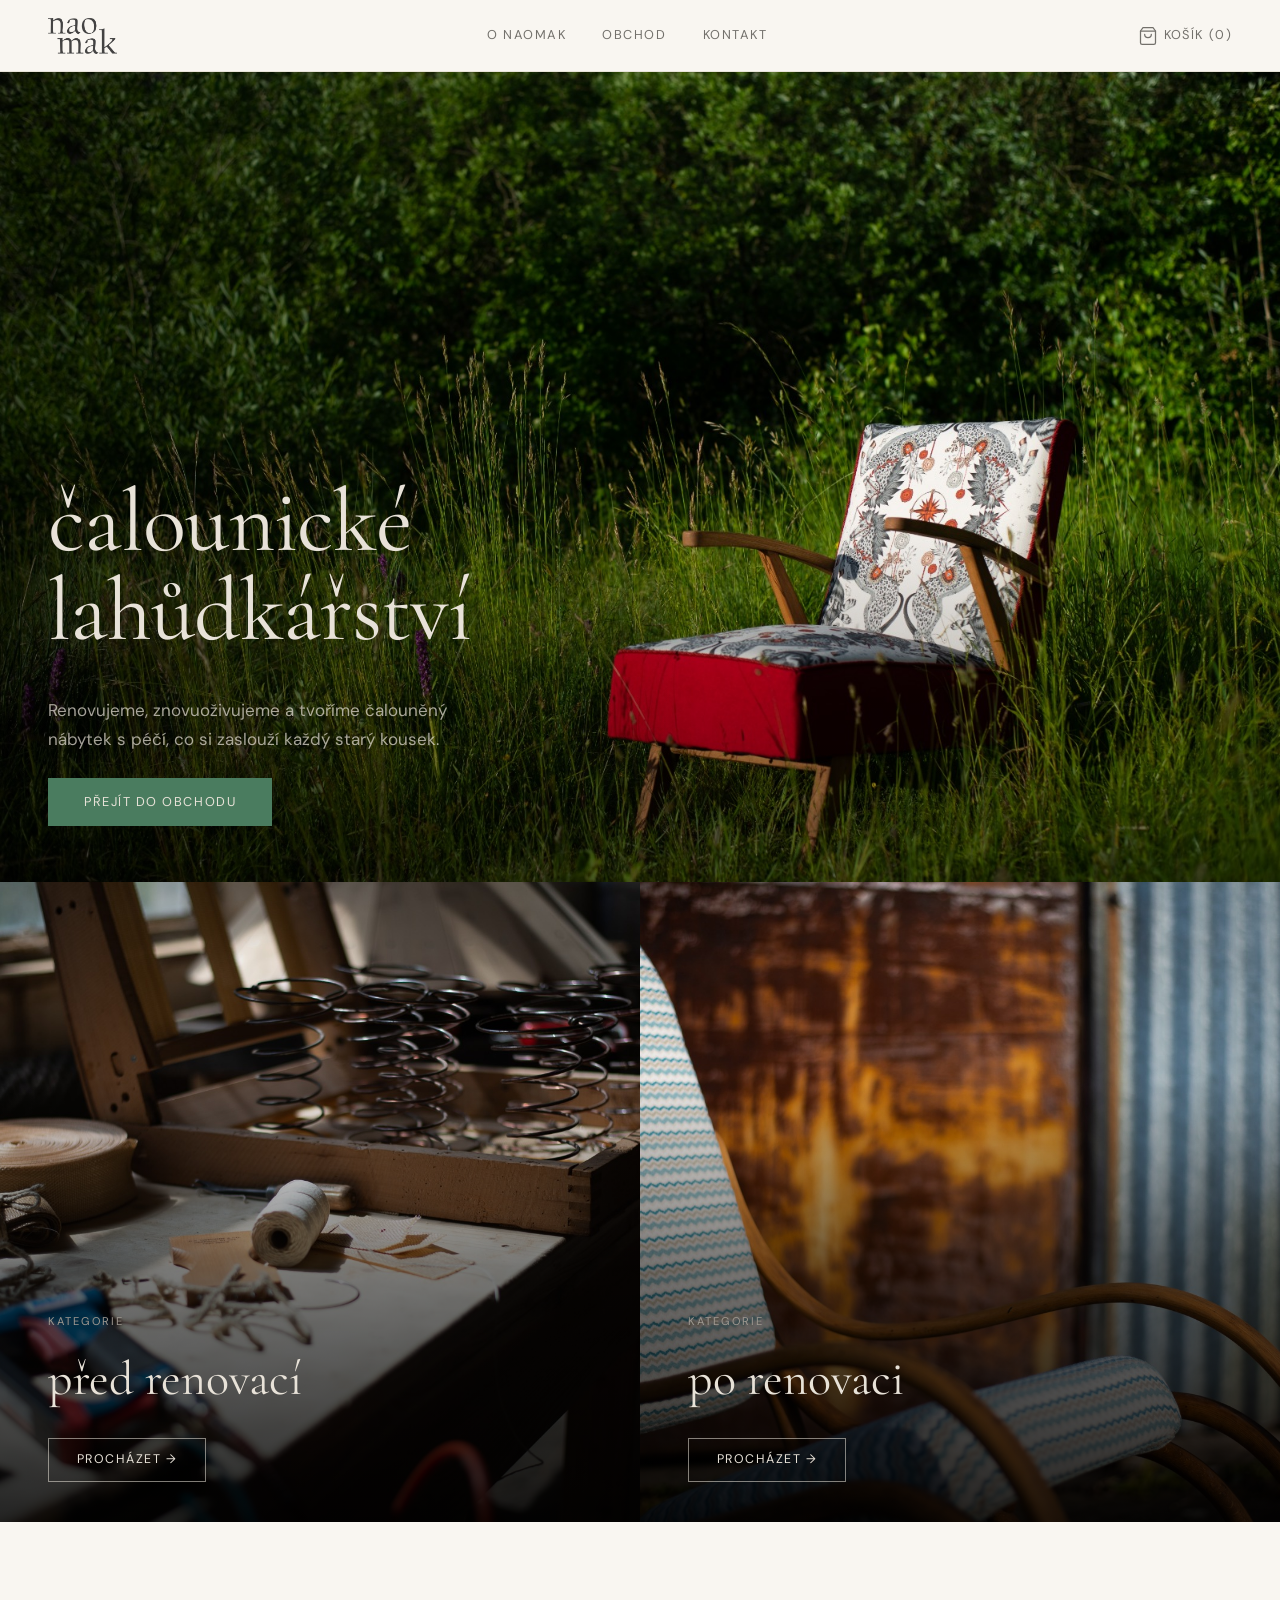
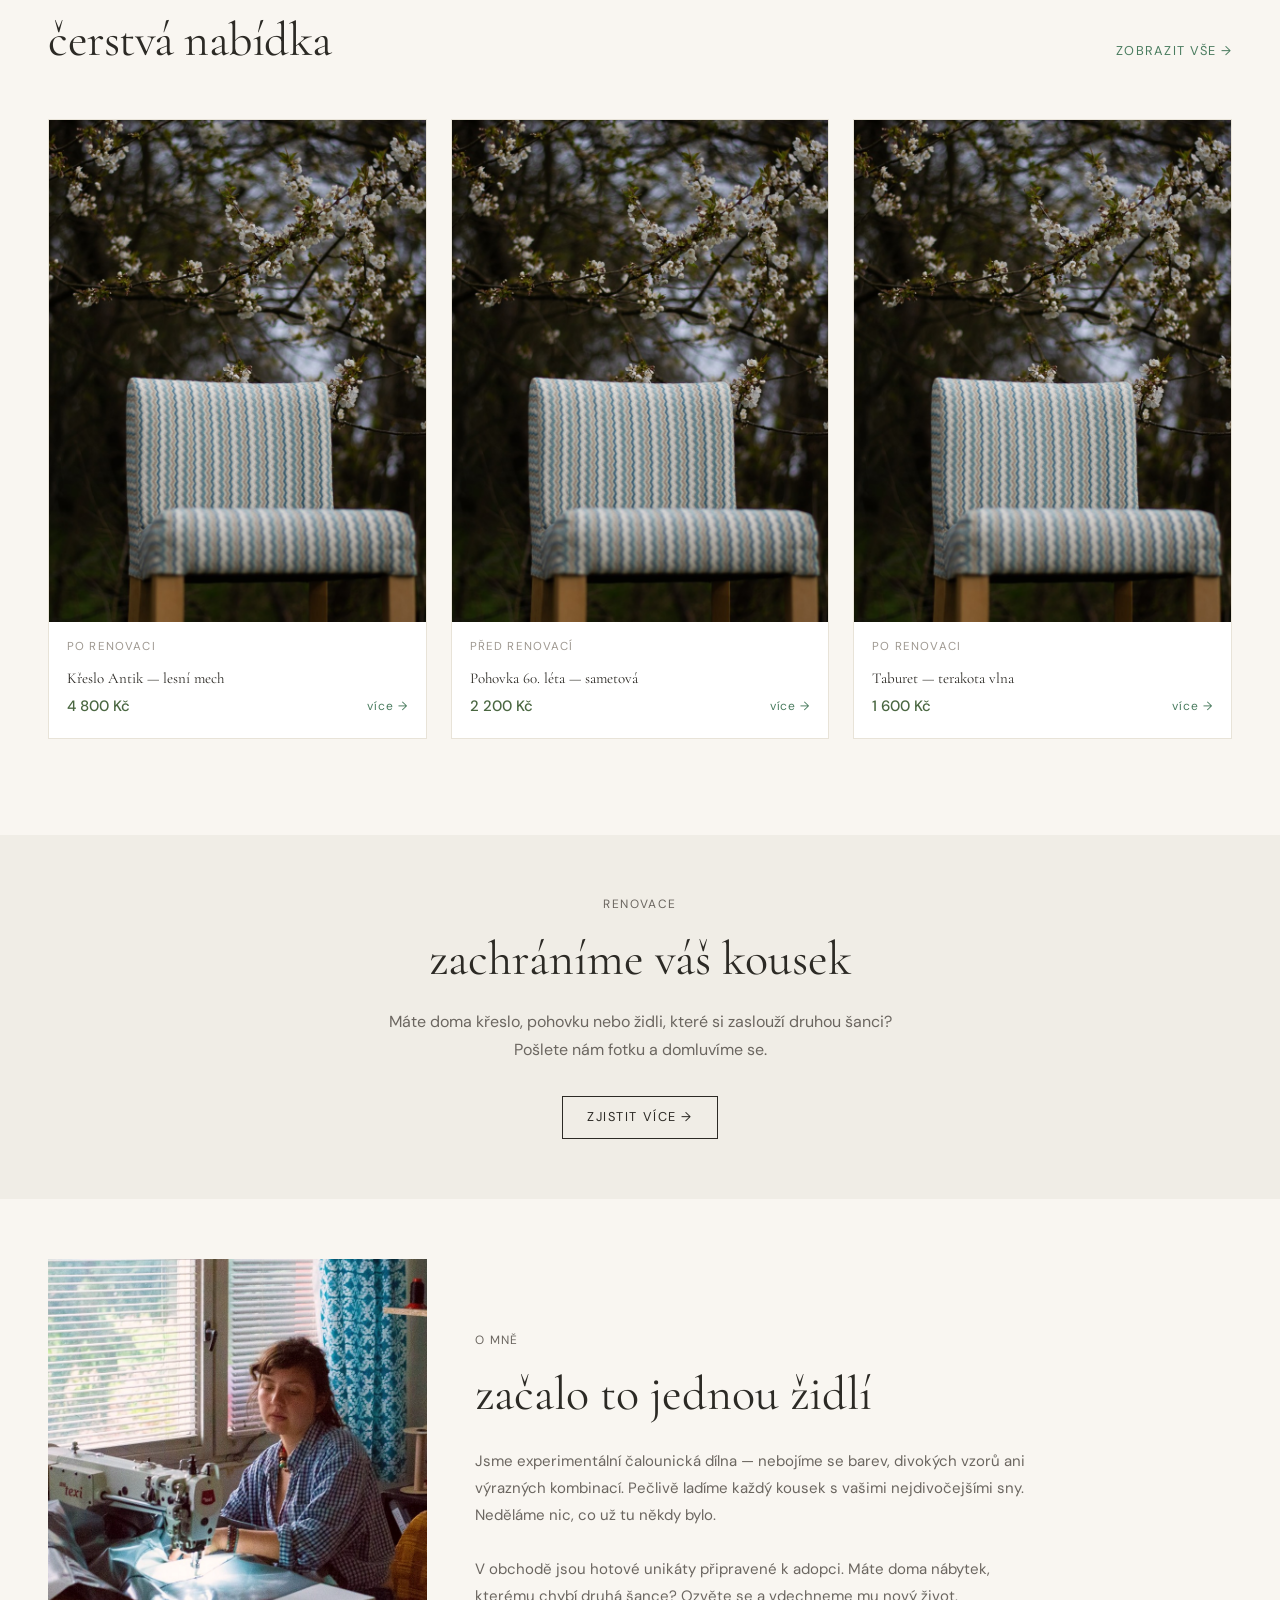
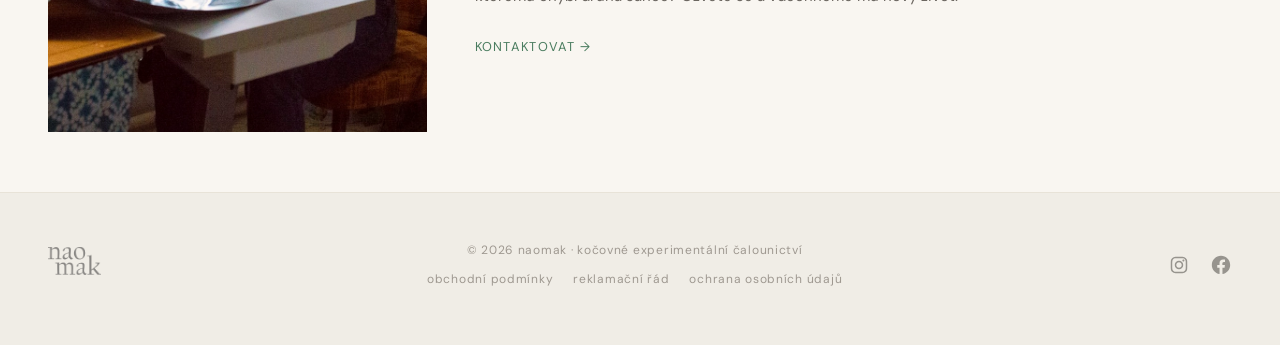
==== commit ae827a00: "Update about section copy" ====
--- a/prototype.html
+++ b/prototype.html
@@ -795,7 +795,7 @@
         <div class="about-body">
           <p class="about-label">o mně</p>
           <h2 class="about-title">začalo to jednou židlí</h2>
-          <p class="about-text">Začalo to jednou židlí. Baví mě brát kusy, které už nikdo nechce, a vracet jim to, co měly — charakter, pohodlí, příběh. V obchodě jsou hotové kousky připravené k adopci. Máte doma nábytek, kterému chybí druhá šance? Ozvěte se a vdechneme mu nový život.</p>
+          <p class="about-text">Jsme experimentální čalounická dílna — nebojíme se barev, divokých vzorů ani výrazných kombinací. Pečlivě ladíme každý kousek s vašimi nejdivočejšími sny. Neděláme nic, co už tu někdy bylo.<br><br>V obchodě jsou hotové unikáty připravené k adopci. Máte doma nábytek, kterému chybí druhá šance? Ozvěte se a vdechneme mu nový život.</p>
           <a class="about-link" href="#">kontaktovat →</a>
         </div>
       </div>
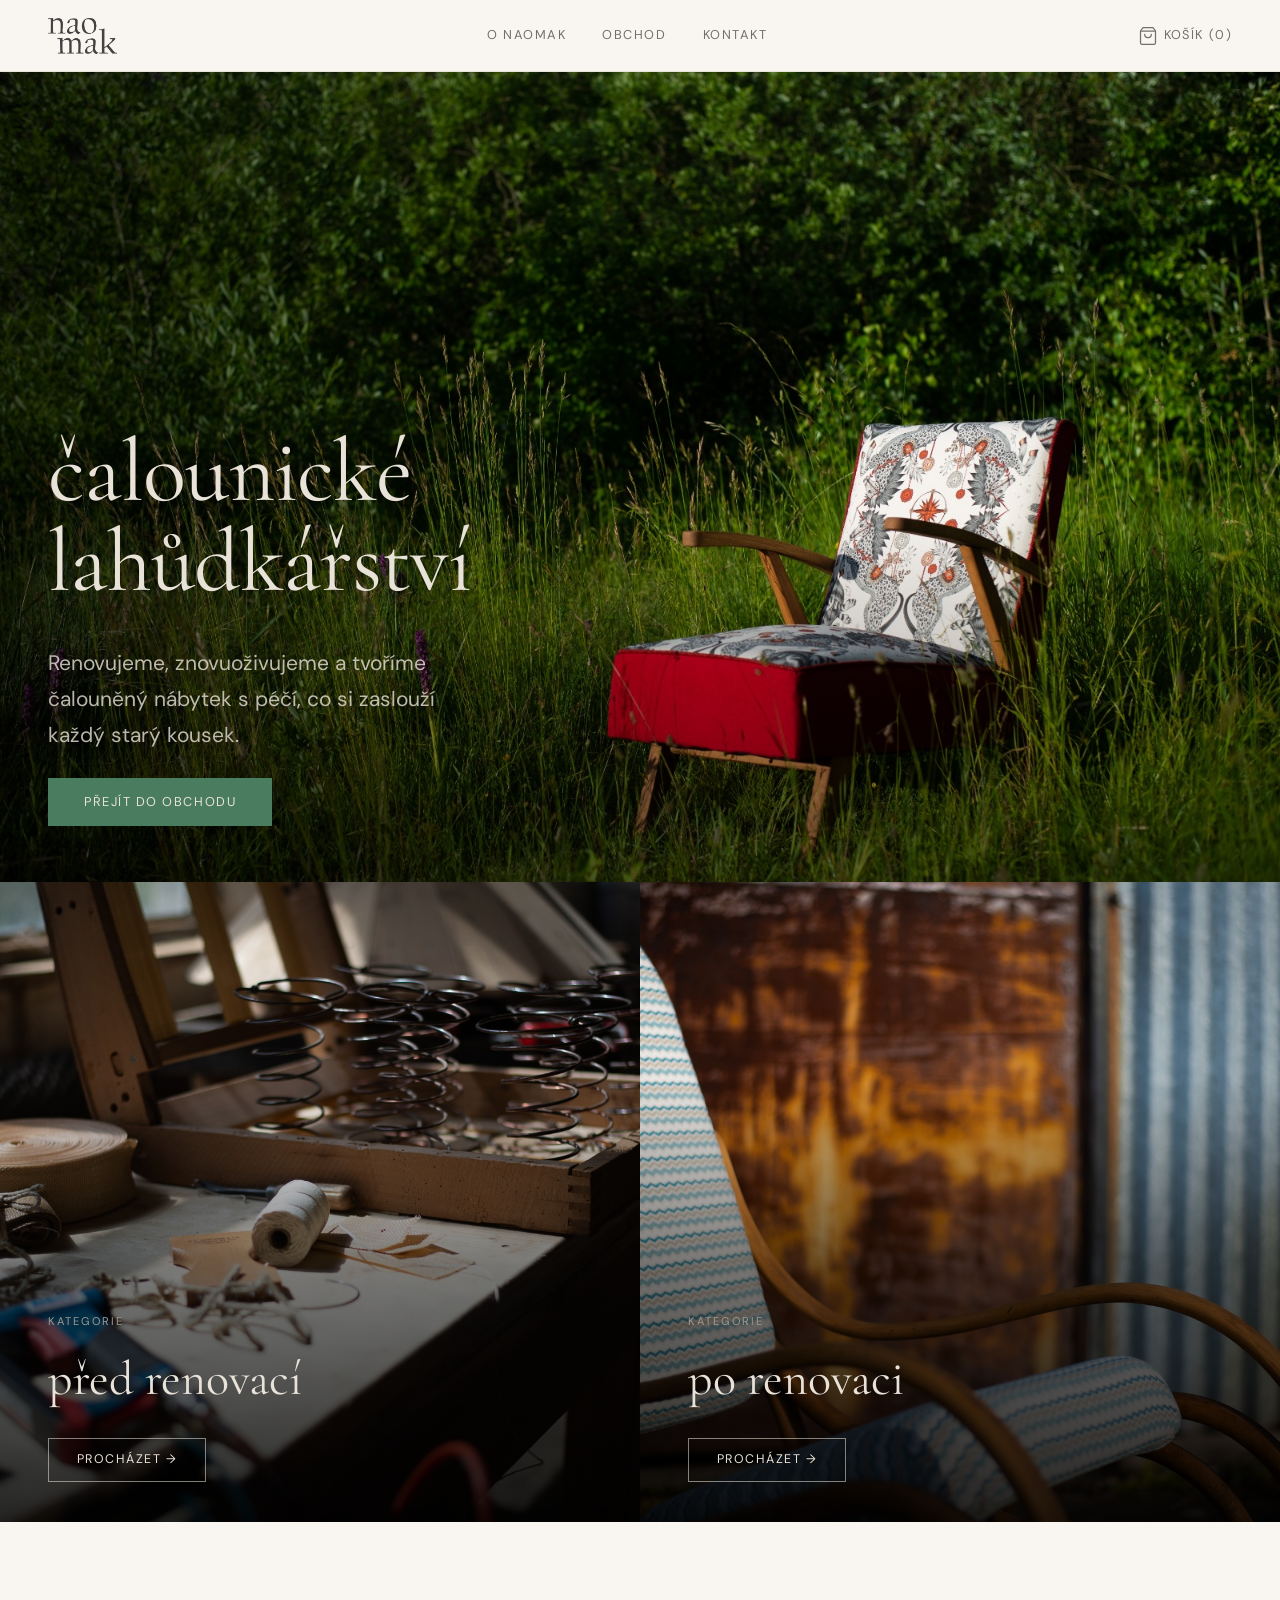
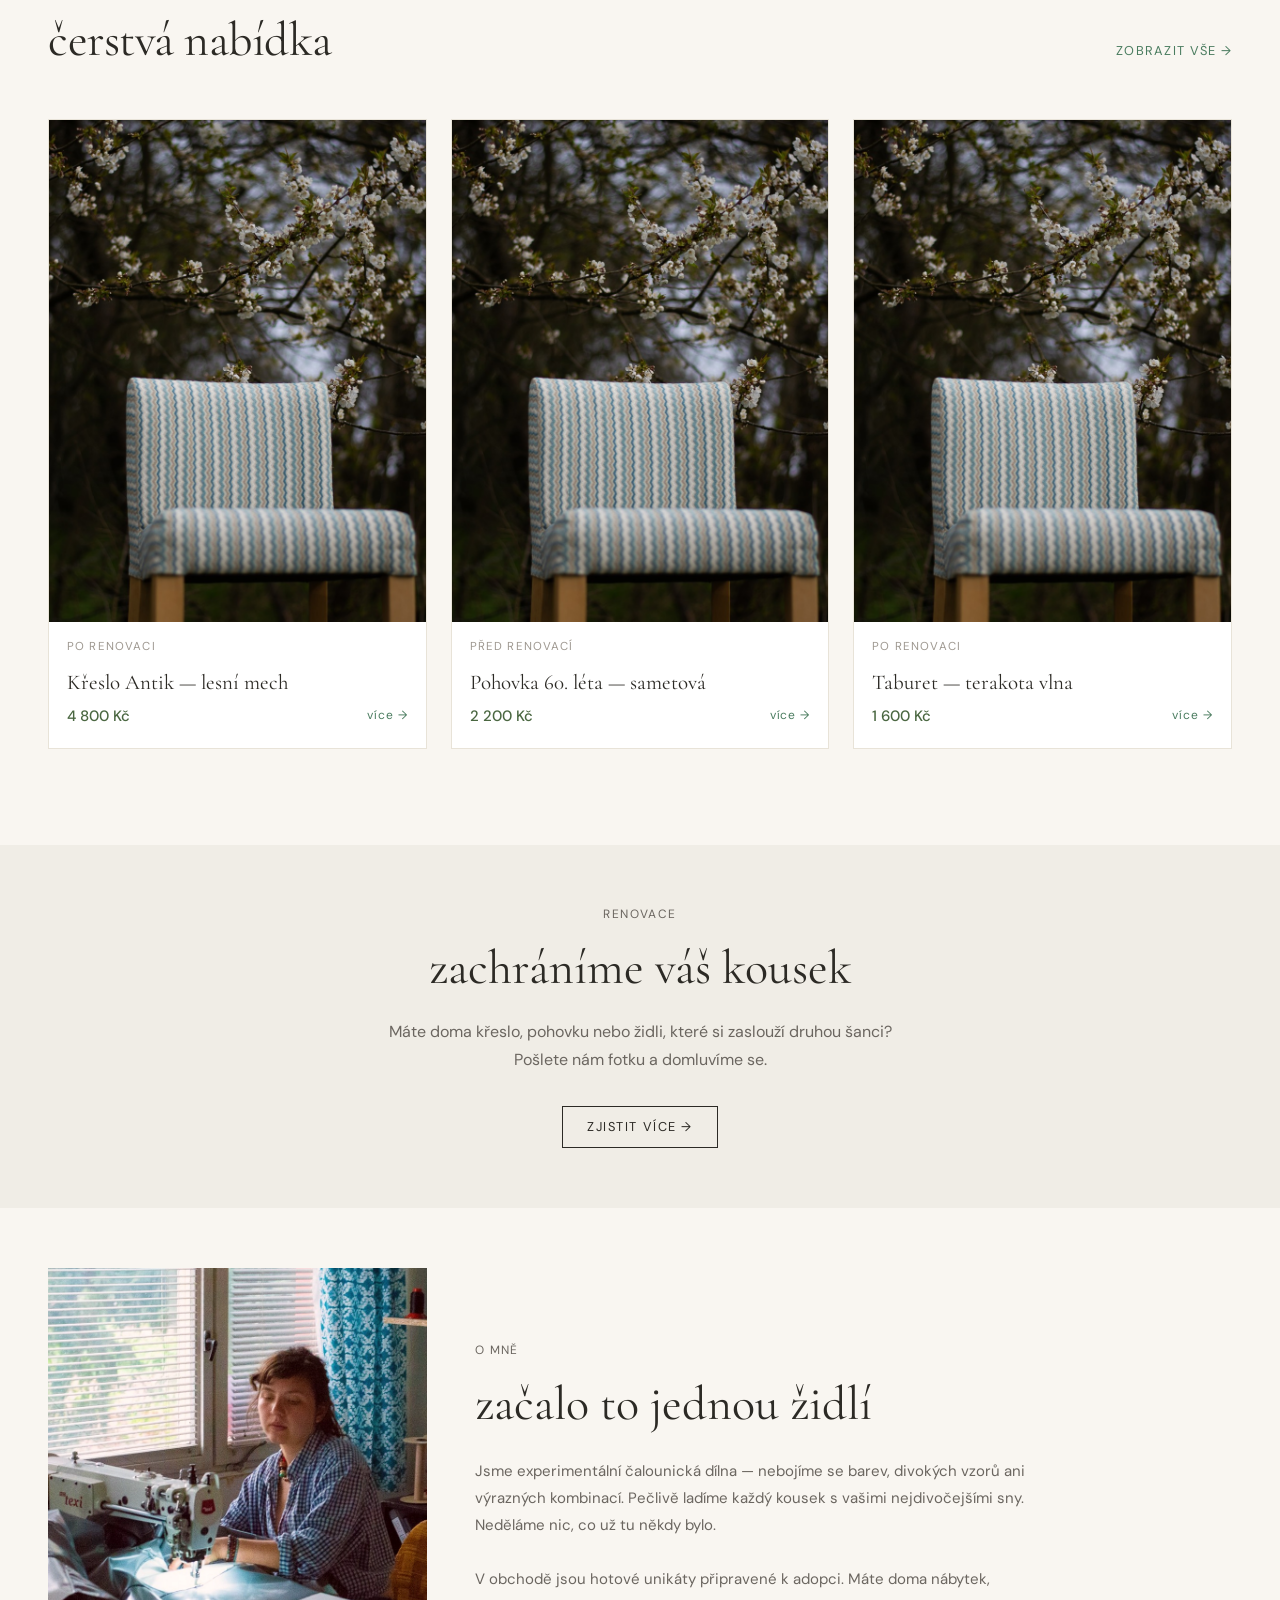
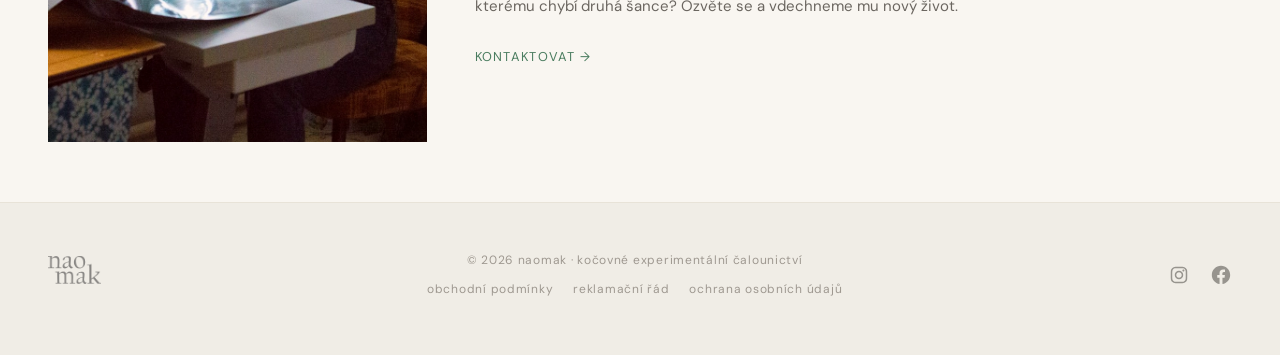
==== commit c72c20e4: "Increase hero tagline and product name font sizes" ====
--- a/prototype.html
+++ b/prototype.html
@@ -137,9 +137,9 @@
 
     .hero-tagline {
       font-family: 'DM Sans', Arial, sans-serif;
-      font-size: 17px;
+      font-size: 21px;
       color: var(--cream);
-      opacity: .7;
+      opacity: .8;
       max-width: 420px;
       line-height: 1.7;
     }
@@ -368,7 +368,7 @@
     }
 
     .product-name {
-      font-size: 15px;
+      font-size: 21px;
       font-weight: 400;
       margin-bottom: 4px;
       color: #2C2A25;
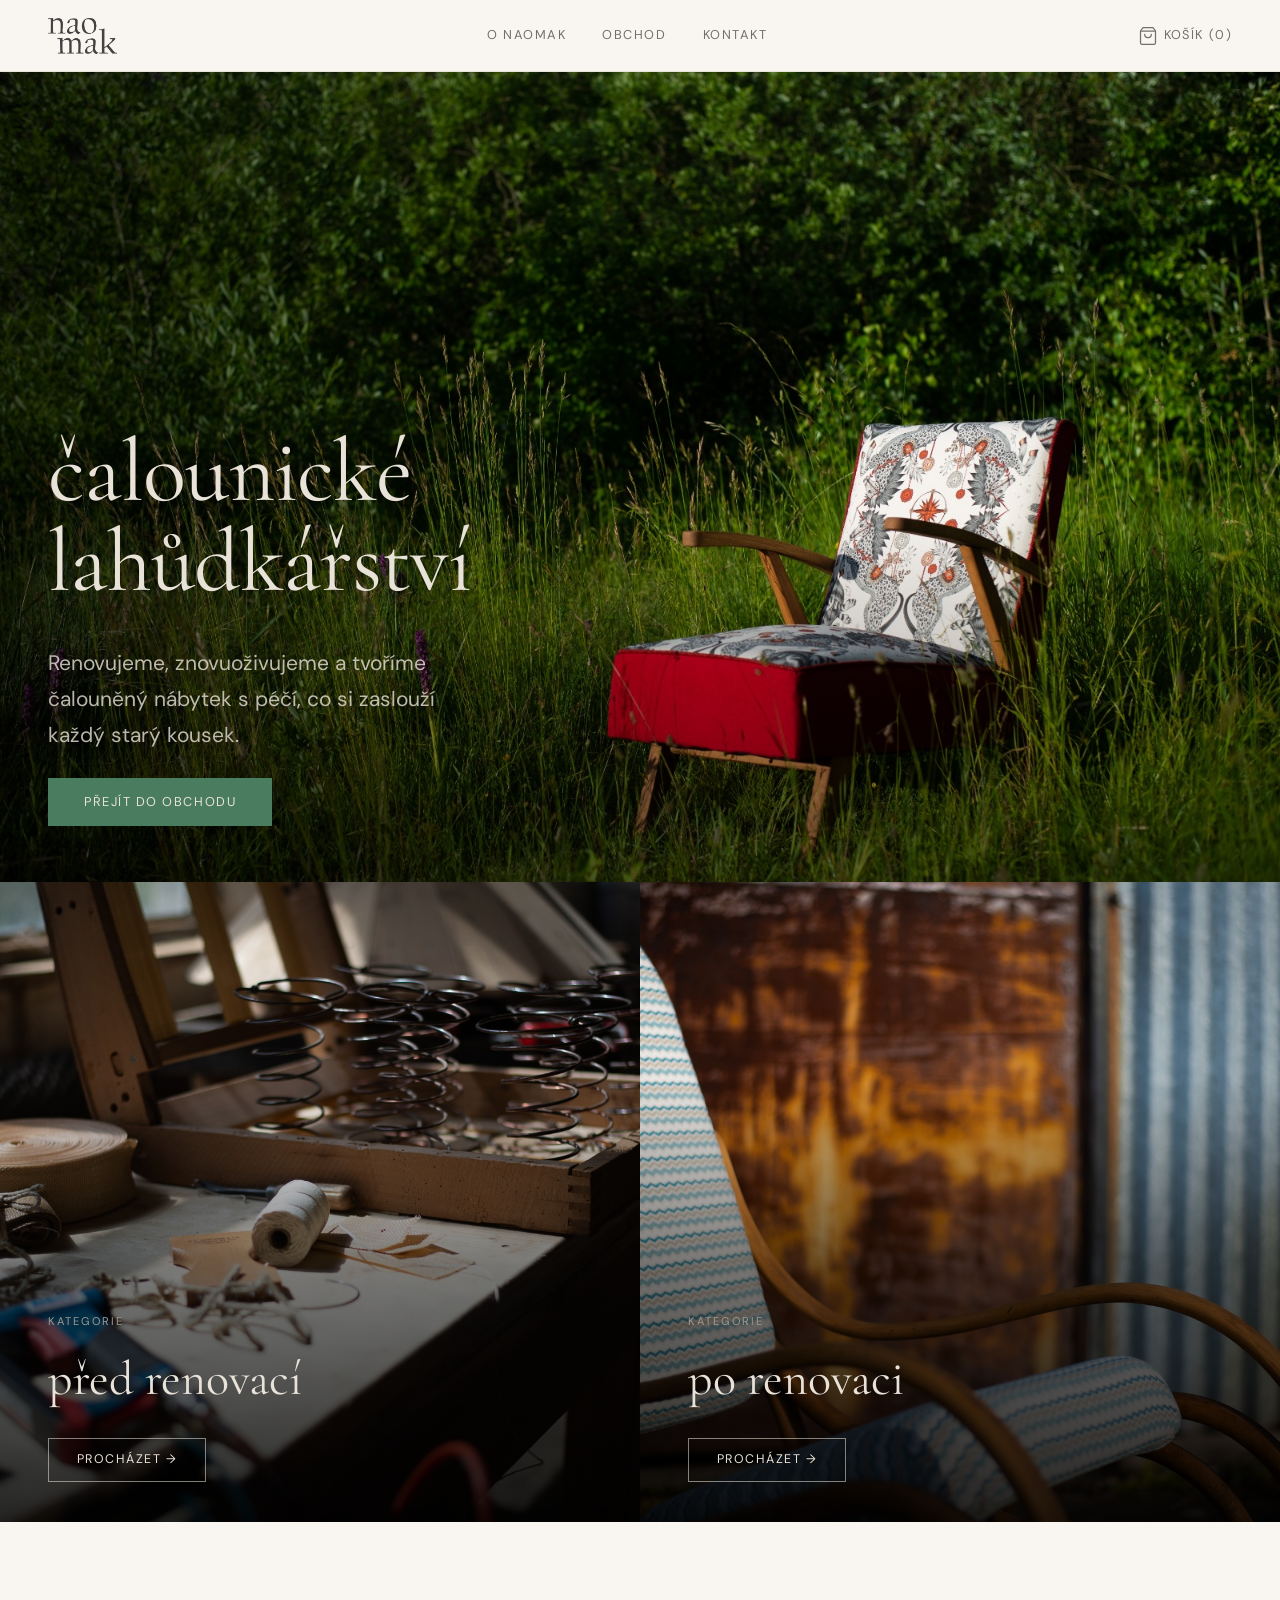
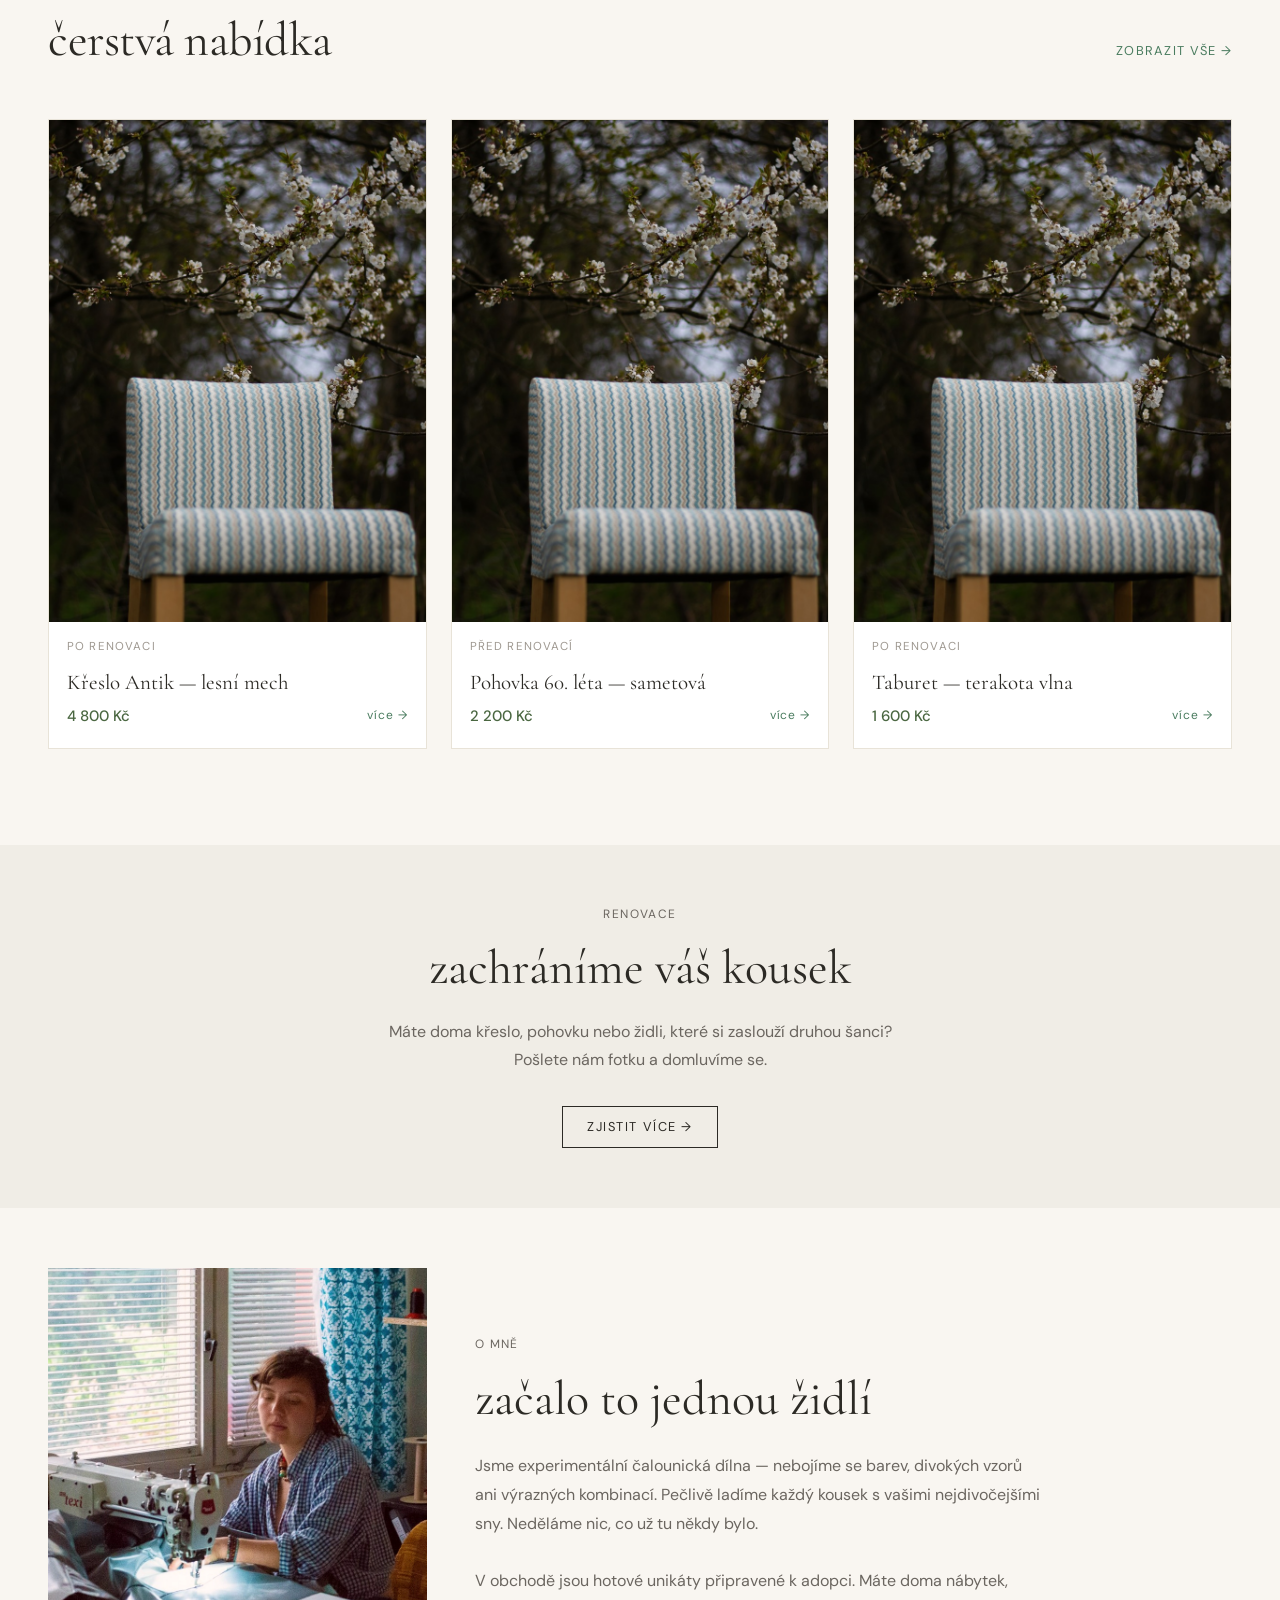
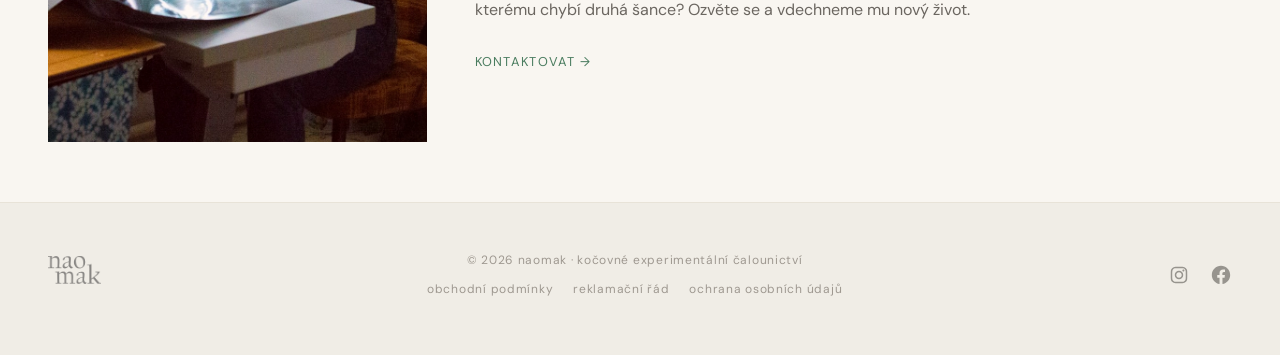
==== commit 3a5b9782: "Increase about text font size to 16px" ====
--- a/prototype.html
+++ b/prototype.html
@@ -282,7 +282,7 @@
 
     .about-text {
       font-family: 'DM Sans', Arial, sans-serif;
-      font-size: 15px;
+      font-size: 16px;
       color: #6B6660;
       line-height: 1.8;
       margin-bottom: 24px;
